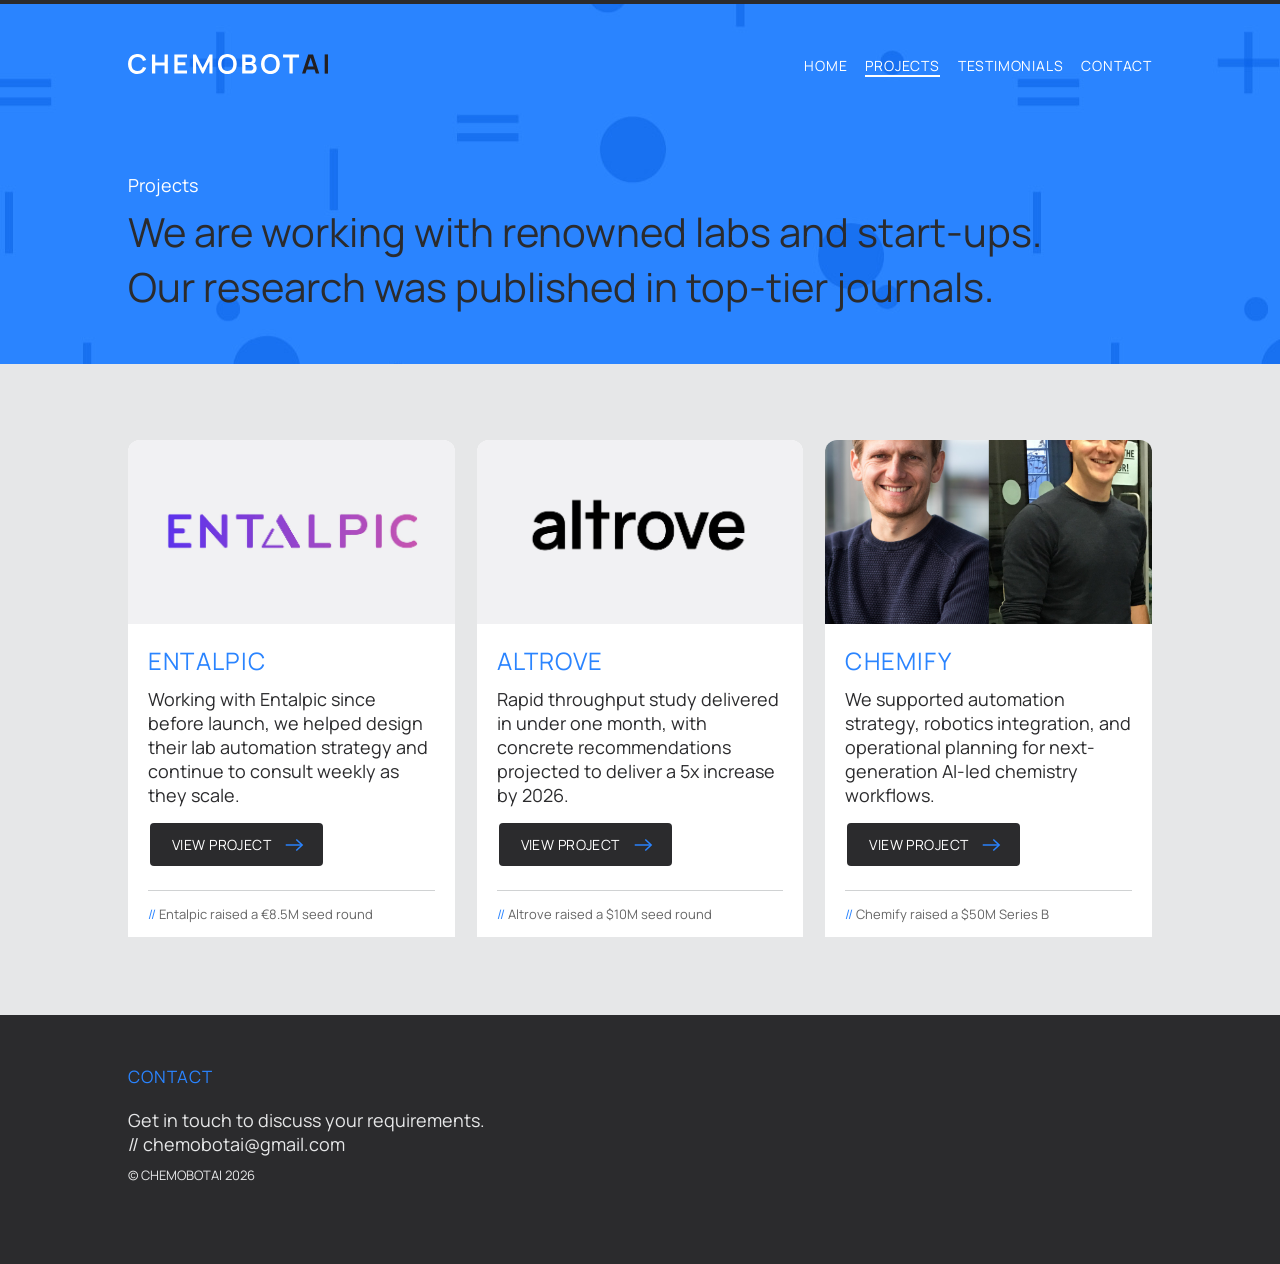
==== projects.html @ 47a108b9 "Redesign testimonials page to match grizai.com layout - Quote marks no longer overlap content, posit" ====
<!DOCTYPE html> 
<html lang="en"> 
    <head> 
        <meta charset="UTF-8" /> 
        <meta name="viewport" content="width=device-width, initial-scale=1.0" />
        <title>ChemoBotAI | Projects</title> 
        <link rel="stylesheet" href="chemobotAI-style.css" /> 
         <link rel="stylesheet" href="mobile-style.css" /> 

        <link rel="preconnect" href="https://fonts.googleapis.com">
        <link rel="preconnect" href="https://fonts.gstatic.com" crossorigin>
        
        <link href="https://fonts.googleapis.com/css2?family=Manrope:ital,wght@0,400;0,500;1,400;1,500&display=swap" rel="stylesheet">

    </head> 
    
<body> 
    
<section class="blue-pattern">  
     <div class="wrapper">
         
        <div id="site-header"></div>
        

        <div class="hero">
            <h1>
                <span>Projects</span>
                <br /> We are working with renowned labs and start-ups. Our research was published in top-tier journals.
            </h1>
        </div>

    </div> <!-- end wrapper -->
    </section> <!--end section--> 


<section class="grey section-segment">  
     <div class="wrapper">
         <div class="project-preview-grid">
            <article class="project-preview">
                <a class="project-preview-link" href="projects/entalpic.html">
                    <div class="project-preview-image">
                        <img src="images/project-entalpic.jpg" alt="Entalpic project"/>
                    </div>
                    <div class="project-preview-body">
                        <h2>Entalpic</h2>
                        <p>Working with Entalpic since before launch, we helped design their lab automation strategy and continue to consult weekly as they scale.</p>
                        <span class="btn project-view-btn">View project</span>
                    </div>
                    <div class="project-preview-detail"><span class="highlight">//</span> Entalpic raised a &euro;8.5M seed round</div>
                </a>
            </article>

            <article class="project-preview">
                <a class="project-preview-link" href="projects/altrove.html">
                    <div class="project-preview-image">
                        <img src="images/project-altrove.jpg" alt="Altrove project"/>
                    </div>
                    <div class="project-preview-body">
                        <h2>Altrove</h2>
                        <p>Rapid throughput study delivered in under one month, with concrete recommendations projected to deliver a 5x increase by 2026.</p>
                        <span class="btn project-view-btn">View project</span>
                    </div>
                    <div class="project-preview-detail"><span class="highlight">//</span> Altrove raised a $10M seed round</div>
                </a>
            </article>

            <article class="project-preview">
                <a class="project-preview-link" href="projects/chemify.html">
                    <div class="project-preview-image">
                        <img src="images/jonathan-daniel.jpg" alt="Chemify project"/>
                    </div>
                    <div class="project-preview-body">
                        <h2>Chemify</h2>
                        <p>We supported automation strategy, robotics integration, and operational planning for next-generation AI-led chemistry workflows.</p>
                        <span class="btn project-view-btn">View project</span>
                    </div>
                    <div class="project-preview-detail"><span class="highlight">//</span> Chemify raised a $50M Series B</div>
                </a>
            </article>
         </div>

    </div> <!-- end wrapper -->
</section> <!--end section--> 


<div id="site-footer"></div>

        
<script src="components.js"></script>
<script>
  document.getElementById('site-header').innerHTML = renderHeader('projects', '');
  document.getElementById('site-footer').innerHTML = renderFooter();
  initBackToTop();
</script>

    </body> 
</html>
---- chemobotAI-style.css ----
* {
  margin: 0;
  padding: 0;
  box-sizing: border-box;
}

html {
  scroll-behavior: smooth;
}

.clearfix::after {
  content: "";
  clear: both;
  display: table;
}

body {
  font-family: "Manrope", sans-serif;
  font-optical-sizing: auto;
  font-weight: 400;
    font-size:18px;
  font-style: normal;
  color: #2b2b2d;
  background: #fff;
border-top:4px solid #2b2b2d;
}

h1, h2, h3, h4 {
  font-weight: 400;
}

.highlight{color:#2a84ff;}

h3, h2{text-transform:uppercase;
    letter-spacing: 0.05em;
    font-size:17px;}

h3{text-align: center;}
p{margin-bottom: 20px;}

a {
  text-decoration: none;
}

.btn,
button {
    border: none;
    background: url('images/right-arrow.svg') right 16px center no-repeat #2b2b2d;
    background-size: 25px 12px;
    color: #fff;
    padding: 12px 52px 12px 22px;
    text-align: center;
    text-decoration: none;
    display: inline-block;
    font-size: 14px;
    text-transform: uppercase;
    letter-spacing: 0.03em;
    margin: 4px 2px;
    cursor: pointer;
    border-radius: 4px;
}

a.btn{color:#fff;}

.btn:hover,
button:hover{background-color: #555;}



.blue-pattern{background:url('images/bg-pattern.jpg') #2a84ff right;}
.white{background: #fff;}
.grey{background: #e6e7e8;}
.blue{background: #2a84ff;}
.black{background: #2b2b2d;}

section{width:100%;}
.wrapper{width:80%;margin:0 auto;padding:50px 0;}

/* ----------------------------------------*/

a.contact {
    margin-left: 0;}
.logo {width:200px;}

/* ----------------------------------------*/

.hero{display: flex; flex-wrap: wrap;}
.hero h1{
    align-self: center; 
    width:40%; 
    margin-right: 10%; 
    font-size:40px;}
.hero h1:only-child{width:100%;}
.hero h1 span{font-size:18px; color:#fff;}
.hero-image{width:50%;}
.hero img{
    z-index: 1000; 
    width:100%;
    height: auto; 
    margin-bottom: -100px;}

/* ----------------------------------------*/

.intro{margin-top: 50px;}
.intro p{text-align: left; 
    font-size: 2.2rem;
    line-height: 3.3rem;}
.intro a{color: inherit;border-bottom:2px solid #2b2b2d;}
.intro {text-align: center;}
.intro button{margin-top: 30px;}

/* ----------------------------------------*/

.credential-icons{ 
    display: flex;
    text-align: center;
    justify-content:center;
    flex-wrap: wrap;}

.credential-icons li{
    color: #fff; 
    display: flex;  
    flex-direction: column; 
    list-style: none;
    width:18%; 
    margin: 0 3%;}

.credential-icons li img{margin-bottom: 20px;}


/* ----------------------------------------*/

.clients{ 
    margin-top:30px;
    display: flex;
    text-align: center;justify-content: center;align-items: center;}

.clients li{list-style: none;max-width:250px; width:25%;}
.clients li img{width:80%; margin: auto;}

/* ----------------------------------------*/

.wrapper.wrapper-split {
    background: linear-gradient(#e6e7e8, #e6e7e8) no-repeat center/2px 100%;}

.bio {width:40%;float:left;text-align: center;}
.bio-right {float:right;}

.bio img
    { clip-path: circle();
    width:80%;}

.bio p, .credential li{text-align: left;}

.bio h2 {color:#2a84ff;margin: 20px 0; }
.credential li{list-style: none;margin-bottom:10px;}


/* ----------------------------------------*/

.project{
    background: #fff;
    width:100%;
    padding:30px;
    box-sizing:border-box;
    margin-top: 30px;}

.project h2{
    font-size:20px;
    color:#2a84ff;
    text-align:left;
    margin-bottom: 20px;}

.project img{float:left;width:50%;}

.project .project-text{
    float:right;
    width:50%;
    padding-left:30px;
    box-sizing: border-box;}

.project-detail{
    border-top:1px solid #d0d2d3; 
    border-bottom:1px solid #d0d2d3;
    padding:10px 0;margin:30px 0;}

.project-preview-grid {
    margin: 26px 0 28px;
    display: grid;
    grid-template-columns: repeat(3, minmax(0, 1fr));
    gap: 22px;
}

.project-preview {
    background: #fff;
    box-sizing: border-box;
    border-radius: 12px 12px 0 0;
    overflow: hidden;
}

.project-preview-link {
    display: block;
    color: inherit;
    text-decoration: none;
}

.project-preview-image {
    width: 100%;
    aspect-ratio: 16 / 9;
    overflow: hidden;
    display: block;
}

.project-preview-image img {
    width: 100%;
    height: 100%;
    display: block;
    object-fit: cover;
}

.project-preview-body {
    padding: 20px;
}

.project-preview-body h2 {
    margin: 0 0 10px;
    color: #2a84ff;
    font-size: 24px;
}

.project-preview-body p {
    margin: 0;
}

.project-preview-detail {
    margin: 0 20px;
    border-top: 1px solid #d0d2d3;
    padding: 14px 0;
    font-size: 13px;
    color: #666;
}

.project-preview-detail .highlight {
    color: #2a84ff;
}

.project-view-btn {
    margin-top: 16px;
}

.selected-project-intro {
    max-width: 780px;
}

.project-browse-btn,
.btn-centered {
    display: table;
    margin-left: auto;
    margin-right: auto;
    margin-top: 40px;
}


.btn-light {
    background-color: transparent;
    background-image: none;
    border: 1px solid #fff;
    padding: 12px 22px;
}

.btn-light:hover {
    background-color:#fff;
    color:#2a84ff;
}

header {
    margin-bottom: 70px;
    display: flex;
    flex-wrap: wrap;
    align-items: center;
    gap: 12px;
}

.brand {
    margin-right: auto;
}

/* ----------------------------------------*/

.quote{width:80%;margin: auto;font-size:30px;}

.quote span{
    margin-top:20px;
    color:#fff; 
    text-transform: uppercase; 
    letter-spacing:0.1em; 
    display: block;
    font-size:16px;}

.blue-pattern .quote {
    color: #2b2b2d;
}

.blue-pattern .quote span {
    color: #fff;
}

/* ----------------------------------------*/

.testimonial-list {
    width: 100%;
}

.testimonial {
    padding: 50px 0;
    overflow: hidden;
}

.testimonial:nth-child(2n) {
    background: #e6e7e8;
}

.wrapper-testimonial {
    width: 80%;
    margin: 0 auto;
    position: relative;
    padding-right: 100px;
}

.testimonial:nth-child(2n) .wrapper-testimonial {
    padding-left: 100px;
    padding-right: 0;
}

.testimonial-type {
    color: #2a84ff;
    text-transform: uppercase;
    letter-spacing: 0.05em;
    font-size: 14px;
    margin-bottom: 20px;
}

.testimonial-content {
    display: flex;
    align-items: flex-start;
    gap: 30px;
}

.testimonial:nth-child(2n) .testimonial-content {
    flex-direction: row;
}

.wrapper-testimonial::before {
    content: "\201D";
    font-family: Georgia, serif;
    font-size: 160px;
    font-weight: bold;
    line-height: 1;
    color: #e6e7e8;
    position: absolute;
    right: -10px;
    top: 20px;
}

.testimonial:nth-child(2n) .wrapper-testimonial::before {
    content: "\201C";
    color: #ffffff;
    right: auto;
    left: -10px;
}

.testimonial-photo {
    width: 120px;
    height: 120px;
    border-radius: 4px 4px 20px 20px;
    object-fit: cover;
    flex-shrink: 0;
}

.testimonial-text {
    font-size: 1.1rem;
    line-height: 1.8;
    margin-bottom: 20px;
}

.author-name {
    color: #2a84ff;
    text-transform: uppercase;
    letter-spacing: 0.05em;
    font-size: 14px;
}

.author-role {
    font-weight: 500;
    text-transform: uppercase;
    letter-spacing: 0.05em;
    font-size: 13px;
    margin-top: 4px;
}

/* ----------------------------------------*/

.footer {padding-bottom:80px;}
.footer h3{text-align: left;color:#2a84ff;margin-bottom: 20px;}
.footer p{color:#e6e7e8;margin-bottom: 0;}
.footer a{color:#e6e7e8;text-decoration: none;}
.footer a:hover{color: #2a84ff;}
.copyright{font-size:13px;margin-top:10px;}


#backToTop {
    position: fixed;
    background-image: none;
    bottom: 20px;
    right: 30px;
    z-index: 999;
    background-color: #333;
    color: #2a84ff;
    border: none;
    width:50px;
    height:50px;
    padding: 0;
    text-align: center;
    font-size: 1.5rem;
    cursor: pointer;
    opacity: 0;
    pointer-events: none;
    border-radius: 50%;
    transition: opacity 0.5s ease;}

#backToTop.show {
  opacity: 0.8;
  pointer-events: auto;}

#backToTop:hover {
  background-color: #555;}

.main-nav {
    display: flex;
    flex-wrap: wrap;
    gap: 18px;
}

.main-nav a {
    color: #2b2b2d;
    text-transform: uppercase;
    letter-spacing: 0.05rem;
    font-size: 14px;
    border-bottom: 2px solid transparent;
}

.main-nav a:hover,
.main-nav a.active{
    border-bottom-color: #2b2b2d;
}

.blue-pattern .main-nav a{
    color: #fff;
    border-bottom-color: transparent;
}

.blue-pattern .main-nav a:hover,
.blue-pattern .main-nav a.active{
    border-bottom-color: #fff;
}
---- mobile-style.css ----
@media (max-width: 960px) {

    .wrapper{width:90%;}
    .credential-icons{ 
    text-align: center;}
    
    .credential-icons li{width:20%; margin:0 2%}
   
    .intro p{font-size:30px;line-height:140%;}
    .intro{text-align: left;}
    .intro button{margin-top: 20px;}

    .project-preview-grid {
        grid-template-columns: repeat(2, minmax(0, 1fr));
    }
}
/* ----------------------------------------*/

@media (max-width: 760px) {
    
    .credential-icons li{
    width:100%; 
    flex-direction: row;
    text-align: left;align-items: center;margin-bottom: 20px;}
    
    .credential-icons li img {width:100px; height:100px;margin-right: 20px;}
    
    .bio{width:80%;margin: 0 10%;}
    .bio-img{width:70%;}
    .bio-right{border-top:1px solid #e6e7e8;margin-top:40px;padding-top:40px;}
    .wrapper.wrapper-split {background: none;}
    
    .hero h1{width:50%;font-size:24px;}
    .hero-image{width:40%;}
    .clients li{width:28%;}
    .clients li img{width:100%;}
    .clients{justify-content: space-between;}

    .main-nav {
        width: 100%;
        justify-content: flex-start;
        gap: 14px;
    }

    .project img{width:100%;margin-bottom:30px;}
    .project .project-text{width:100%;padding-left:0px;}

    .project-preview-grid {
        grid-template-columns: 1fr;
    }

    .project-preview-link {
        display: block;
    }

    .project-preview-image {
        width: 100%;
    }

    .project-preview-body {
        width: 100%;
        padding: 20px;
    }

}

/* ----------------------------------------*/

@media (max-width: 620px) {

    .quote{width:90%; font-size:30px;}

    .wrapper-testimonial {
        width: 90%;
        padding-right: 60px;
    }

    .testimonial:nth-child(2n) .wrapper-testimonial {
        padding-left: 60px;
        padding-right: 0;
    }

    .testimonial-content {
        flex-direction: column;
    }

    .testimonial:nth-child(2n) .testimonial-content {
        flex-direction: column;
    }

    .testimonial:nth-child(2n) .wrapper-testimonial {
        padding-left: 60px;
        padding-right: 0;
    }

    .wrapper-testimonial::before {
        font-size: 100px;
        right: -10px;
        left: auto;
        top: 10px;
    }

    .testimonial:nth-child(2n) .wrapper-testimonial::before {
        left: -10px;
        right: auto;
    }

    .testimonial-photo {
        width: 80px;
        height: 80px;
    }

    .bio{width:100%;margin: 0;}

    .hero h1{width:100%;font-size:34px;}
    .hero-image{width:100%;margin-top:40px;}

}

/* ----------------------------------------*/

@media (max-width: 520px) {
 

    .logo {width:100%;margin-top:30px;}
    header{margin-bottom: 80px;}
    .credential-icons li{align-items:flex-start;}
}
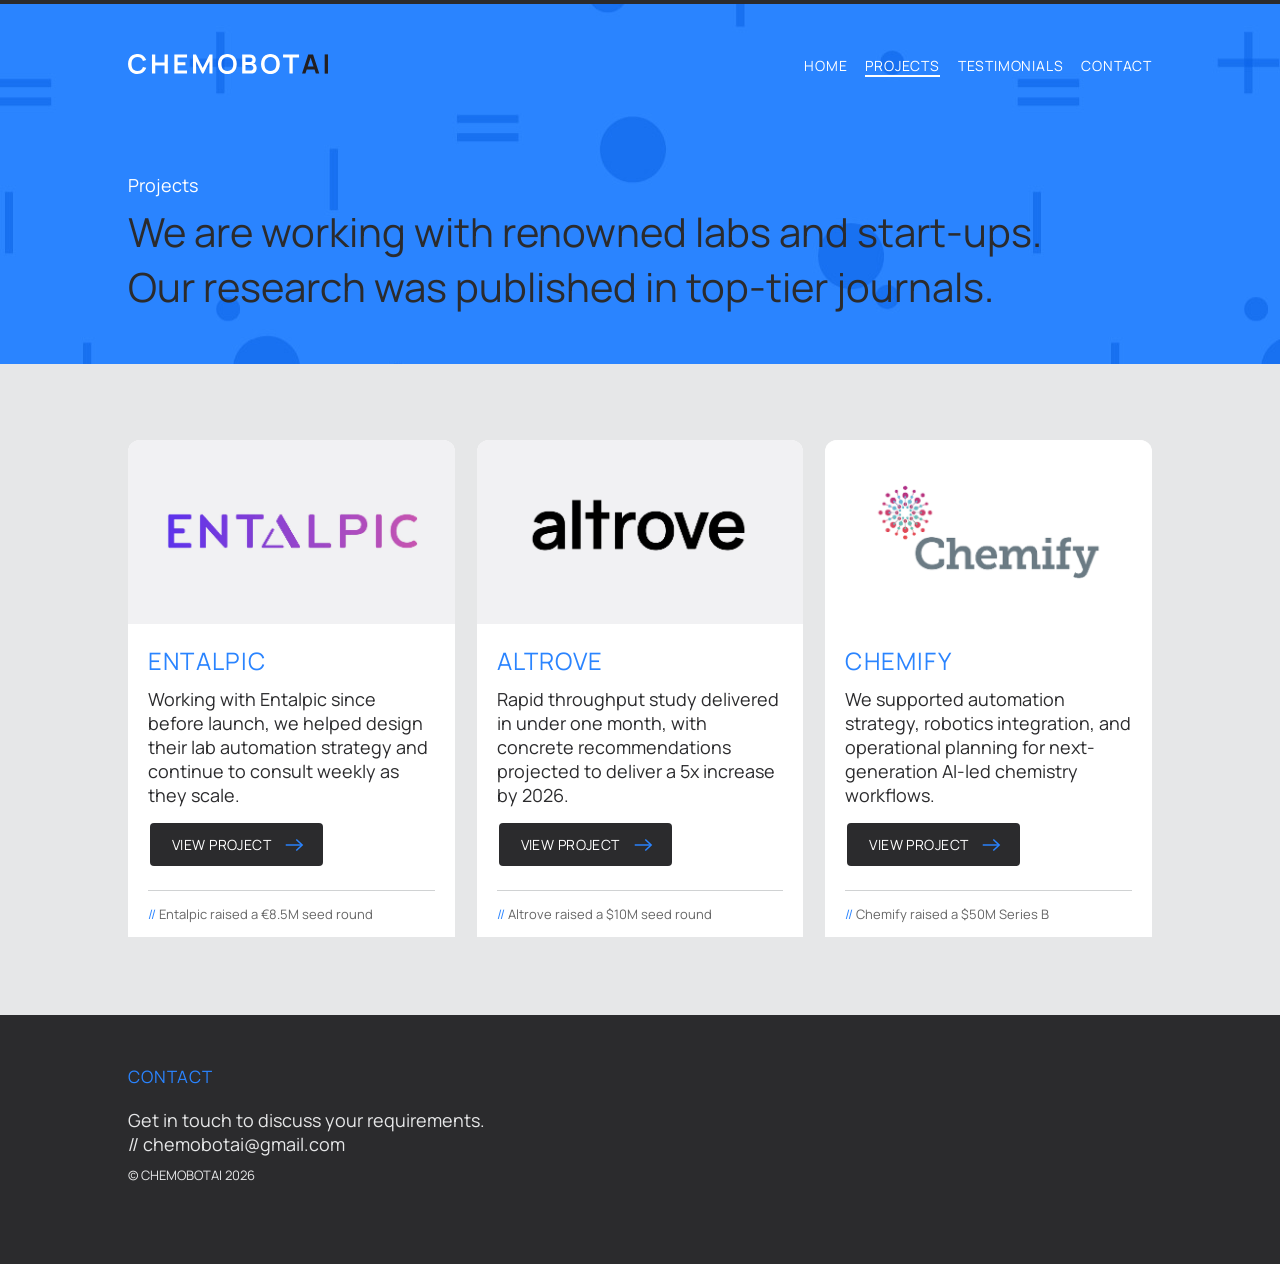
==== commit de1ba396: "update website" ====
--- a/projects.html
+++ b/projects.html
@@ -39,7 +39,7 @@
             <article class="project-preview">
                 <a class="project-preview-link" href="projects/entalpic.html">
                     <div class="project-preview-image">
-                        <img src="images/project-entalpic.jpg" alt="Entalpic project"/>
+                        <img src="images/projects/entalpic.jpg" alt="Entalpic project"/>
                     </div>
                     <div class="project-preview-body">
                         <h2>Entalpic</h2>
@@ -53,7 +53,7 @@
             <article class="project-preview">
                 <a class="project-preview-link" href="projects/altrove.html">
                     <div class="project-preview-image">
-                        <img src="images/project-altrove.jpg" alt="Altrove project"/>
+                        <img src="images/projects/altrove.jpg" alt="Altrove project"/>
                     </div>
                     <div class="project-preview-body">
                         <h2>Altrove</h2>
@@ -67,7 +67,7 @@
             <article class="project-preview">
                 <a class="project-preview-link" href="projects/chemify.html">
                     <div class="project-preview-image">
-                        <img src="images/jonathan-daniel.jpg" alt="Chemify project"/>
+                        <img src="images/projects/chemify.png" alt="Chemify logo"/>
                     </div>
                     <div class="project-preview-body">
                         <h2>Chemify</h2>
--- a/chemobotAI-style.css
+++ b/chemobotAI-style.css
@@ -45,7 +45,7 @@
 .btn,
 button {
     border: none;
-    background: url('images/right-arrow.svg') right 16px center no-repeat #2b2b2d;
+    background: url('images/icons/right-arrow.svg') right 16px center no-repeat #2b2b2d;
     background-size: 25px 12px;
     color: #fff;
     padding: 12px 52px 12px 22px;
@@ -67,7 +67,7 @@
 
 
 
-.blue-pattern{background:url('images/bg-pattern.jpg') #2a84ff right;}
+.blue-pattern{background:url('images/backgrounds/blue-pattern.jpg') #2a84ff right;}
 .white{background: #fff;}
 .grey{background: #e6e7e8;}
 .blue{background: #2a84ff;}
@@ -320,6 +320,10 @@
     background: #e6e7e8;
 }
 
+.testimonial-hidden {
+    display: none !important;
+}
+
 .wrapper-testimonial {
     width: 80%;
     margin: 0 auto;
@@ -396,6 +400,19 @@
     letter-spacing: 0.05em;
     font-size: 13px;
     margin-top: 4px;
+}
+
+.testimonial-more {
+    width: 100%;
+    padding: 50px 0;
+    text-align: center;
+}
+
+#showMoreTestimonials {
+    background-image: none;
+    display: block;
+    width: fit-content;
+    margin: 0 auto;
 }
 
 /* ----------------------------------------*/
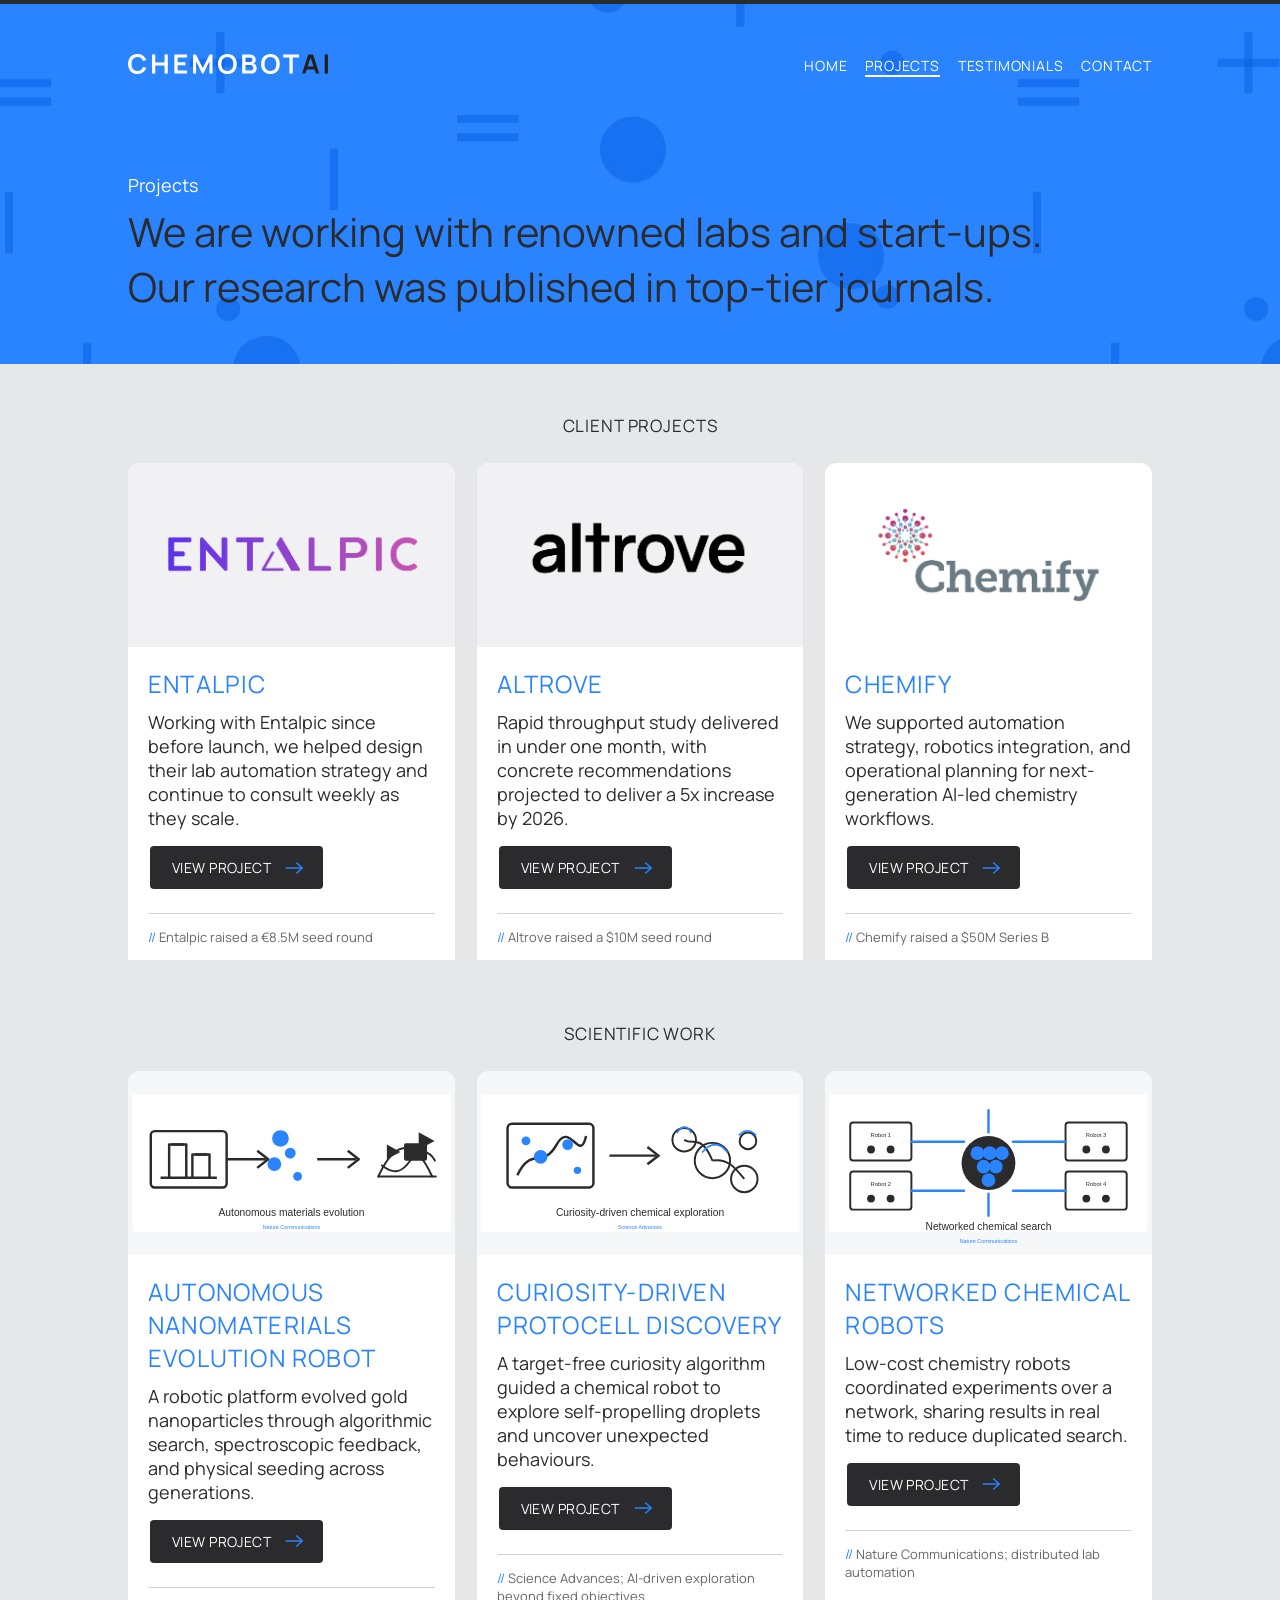
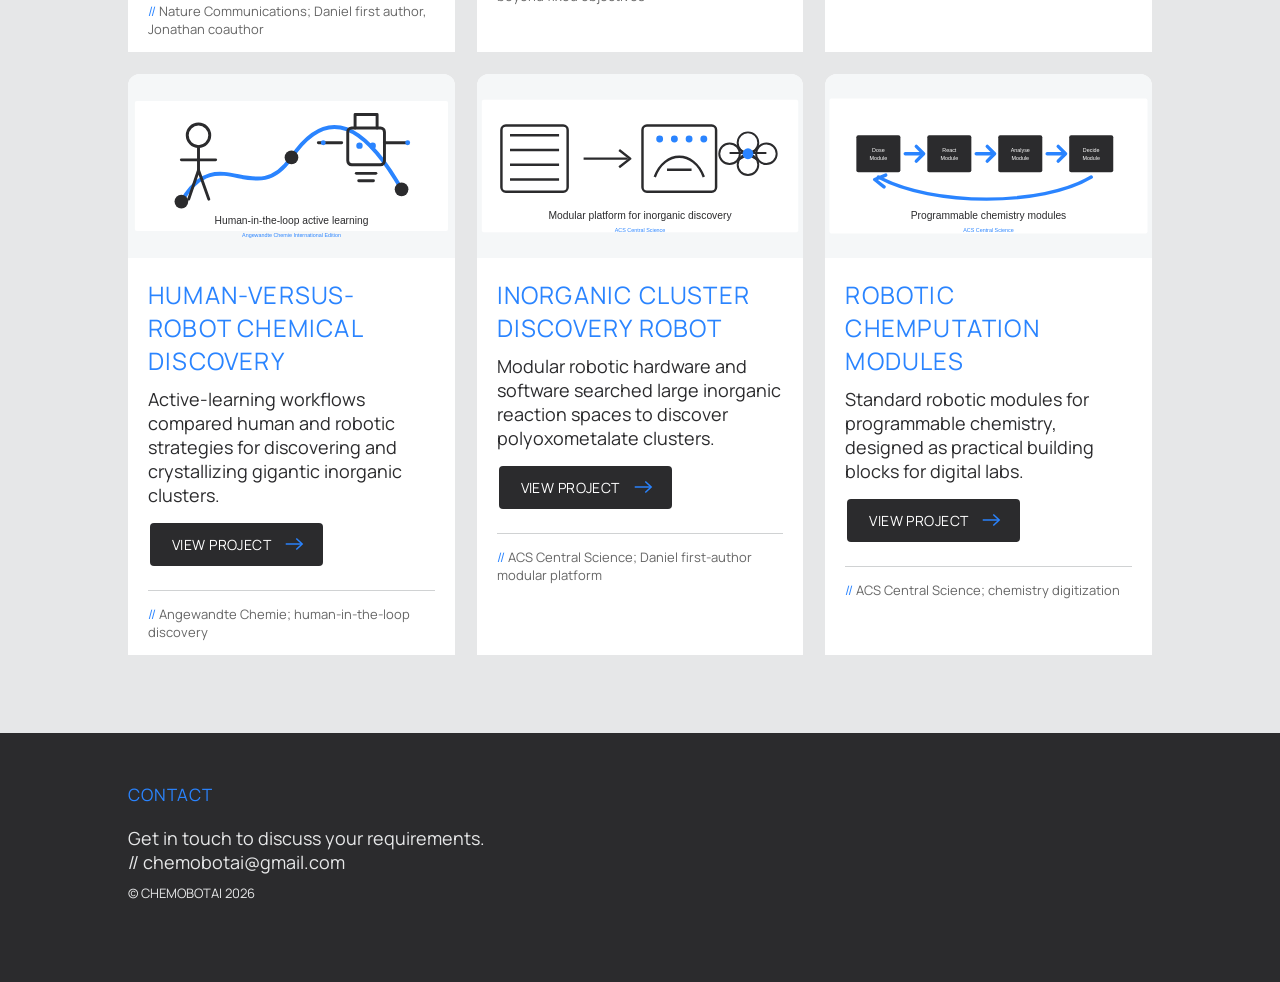
==== commit 89c37a76: "update website" ====
--- a/projects.html
+++ b/projects.html
@@ -34,8 +34,9 @@
 
 
 <section class="grey section-segment">  
-     <div class="wrapper">
-         <div class="project-preview-grid">
+	     <div class="wrapper">
+         <h3>Client Projects</h3>
+	         <div class="project-preview-grid">
             <article class="project-preview">
                 <a class="project-preview-link" href="projects/entalpic.html">
                     <div class="project-preview-image">
@@ -77,9 +78,98 @@
                     <div class="project-preview-detail"><span class="highlight">//</span> Chemify raised a $50M Series B</div>
                 </a>
             </article>
+	         </div>
+
+         <div class="project-section-spacer"></div>
+
+         <h3>Scientific Work</h3>
+         <div class="project-preview-grid">
+            <article class="project-preview">
+                <a class="project-preview-link" href="projects/science-nanomaterials-evolution.html">
+                    <div class="project-preview-image">
+                        <img src="images/projects/science-nanomaterials-evolution.svg" alt="Autonomous nanomaterials evolution robot visual"/>
+                    </div>
+                    <div class="project-preview-body">
+                        <h2>Autonomous Nanomaterials Evolution Robot</h2>
+                        <p>A robotic platform evolved gold nanoparticles through algorithmic search, spectroscopic feedback, and physical seeding across generations.</p>
+                        <span class="btn project-view-btn">View project</span>
+                    </div>
+                    <div class="project-preview-detail"><span class="highlight">//</span> Nature Communications; Daniel first author, Jonathan coauthor</div>
+                </a>
+            </article>
+
+            <article class="project-preview">
+                <a class="project-preview-link" href="projects/science-curious-protocells.html">
+                    <div class="project-preview-image">
+                        <img src="images/projects/science-curious-protocells.svg" alt="Curiosity-driven protocell discovery visual"/>
+                    </div>
+                    <div class="project-preview-body">
+                        <h2>Curiosity-Driven Protocell Discovery</h2>
+                        <p>A target-free curiosity algorithm guided a chemical robot to explore self-propelling droplets and uncover unexpected behaviours.</p>
+                        <span class="btn project-view-btn">View project</span>
+                    </div>
+                    <div class="project-preview-detail"><span class="highlight">//</span> Science Advances; AI-driven exploration beyond fixed objectives</div>
+                </a>
+            </article>
+
+            <article class="project-preview">
+                <a class="project-preview-link" href="projects/science-networked-chemical-robots.html">
+                    <div class="project-preview-image">
+                        <img src="images/projects/science-networked-robots.svg" alt="Networked chemical robots visual"/>
+                    </div>
+                    <div class="project-preview-body">
+                        <h2>Networked Chemical Robots</h2>
+                        <p>Low-cost chemistry robots coordinated experiments over a network, sharing results in real time to reduce duplicated search.</p>
+                        <span class="btn project-view-btn">View project</span>
+                    </div>
+                    <div class="project-preview-detail"><span class="highlight">//</span> Nature Communications; distributed lab automation</div>
+                </a>
+            </article>
+
+            <article class="project-preview">
+                <a class="project-preview-link" href="projects/science-human-robot-discovery.html">
+                    <div class="project-preview-image">
+                        <img src="images/projects/science-human-robot-discovery.svg" alt="Human-versus-robot chemical discovery visual"/>
+                    </div>
+                    <div class="project-preview-body">
+                        <h2>Human-Versus-Robot Chemical Discovery</h2>
+                        <p>Active-learning workflows compared human and robotic strategies for discovering and crystallizing gigantic inorganic clusters.</p>
+                        <span class="btn project-view-btn">View project</span>
+                    </div>
+                    <div class="project-preview-detail"><span class="highlight">//</span> Angewandte Chemie; human-in-the-loop discovery</div>
+                </a>
+            </article>
+
+            <article class="project-preview">
+                <a class="project-preview-link" href="projects/science-inorganic-cluster-robot.html">
+                    <div class="project-preview-image">
+                        <img src="images/projects/science-inorganic-cluster-robot.svg" alt="Inorganic cluster discovery robot visual"/>
+                    </div>
+                    <div class="project-preview-body">
+                        <h2>Inorganic Cluster Discovery Robot</h2>
+                        <p>Modular robotic hardware and software searched large inorganic reaction spaces to discover polyoxometalate clusters.</p>
+                        <span class="btn project-view-btn">View project</span>
+                    </div>
+                    <div class="project-preview-detail"><span class="highlight">//</span> ACS Central Science; Daniel first-author modular platform</div>
+                </a>
+            </article>
+
+            <article class="project-preview">
+                <a class="project-preview-link" href="projects/science-robotic-chemputation-modules.html">
+                    <div class="project-preview-image">
+                        <img src="images/projects/science-chemputation-modules.svg" alt="Robotic chemputation modules visual"/>
+                    </div>
+                    <div class="project-preview-body">
+                        <h2>Robotic Chemputation Modules</h2>
+                        <p>Standard robotic modules for programmable chemistry, designed as practical building blocks for digital labs.</p>
+                        <span class="btn project-view-btn">View project</span>
+                    </div>
+                    <div class="project-preview-detail"><span class="highlight">//</span> ACS Central Science; chemistry digitization</div>
+                </a>
+            </article>
          </div>
 
-    </div> <!-- end wrapper -->
+	    </div> <!-- end wrapper -->
 </section> <!--end section--> 
 
 
--- a/chemobotAI-style.css
+++ b/chemobotAI-style.css
@@ -184,6 +184,17 @@
     border-bottom:1px solid #d0d2d3;
     padding:10px 0;margin:30px 0;}
 
+.project-source {
+    color: #666;
+    font-size: 14px;
+    line-height: 1.6;
+}
+
+.project-source a {
+    color: #2a84ff;
+    border-bottom: 1px solid #2a84ff;
+}
+
 .project-preview-grid {
     margin: 26px 0 28px;
     display: grid;
@@ -242,6 +253,10 @@
 
 .project-preview-detail .highlight {
     color: #2a84ff;
+}
+
+.project-section-spacer {
+    height: 34px;
 }
 
 .project-view-btn {
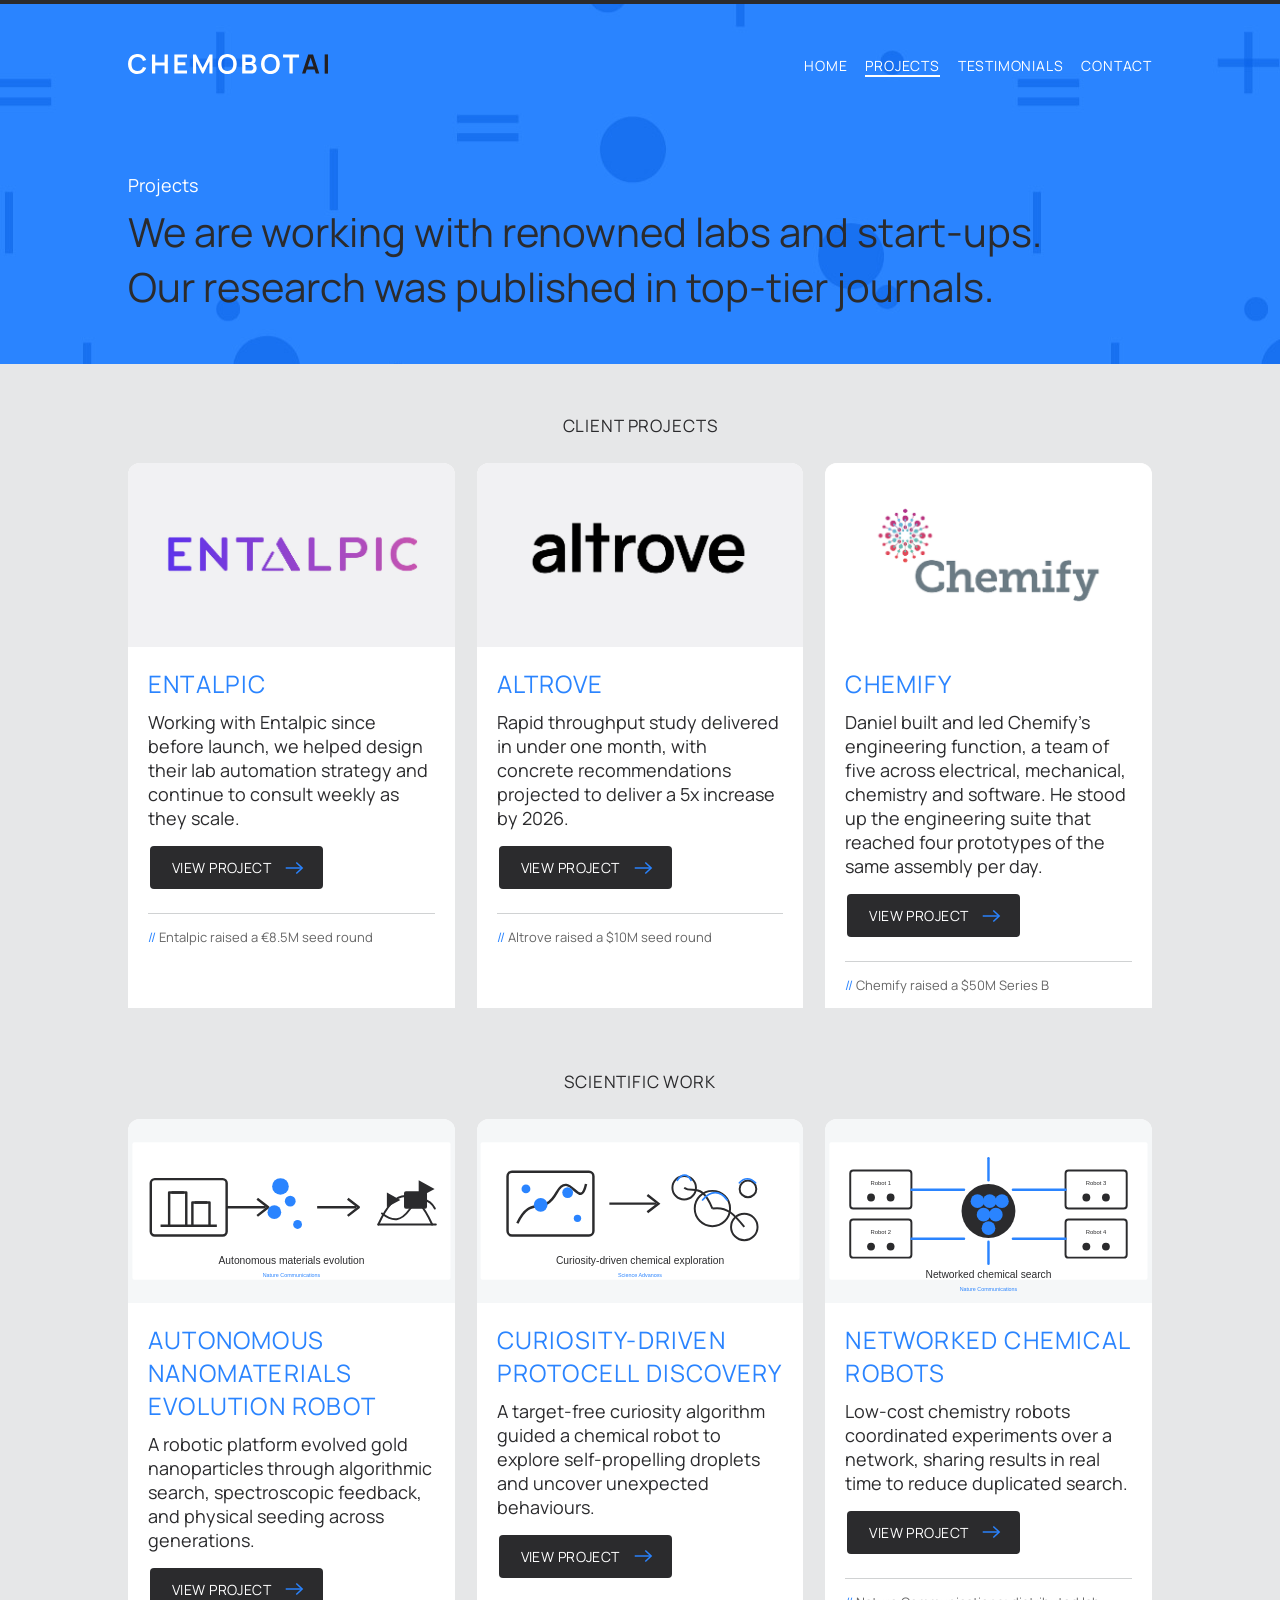
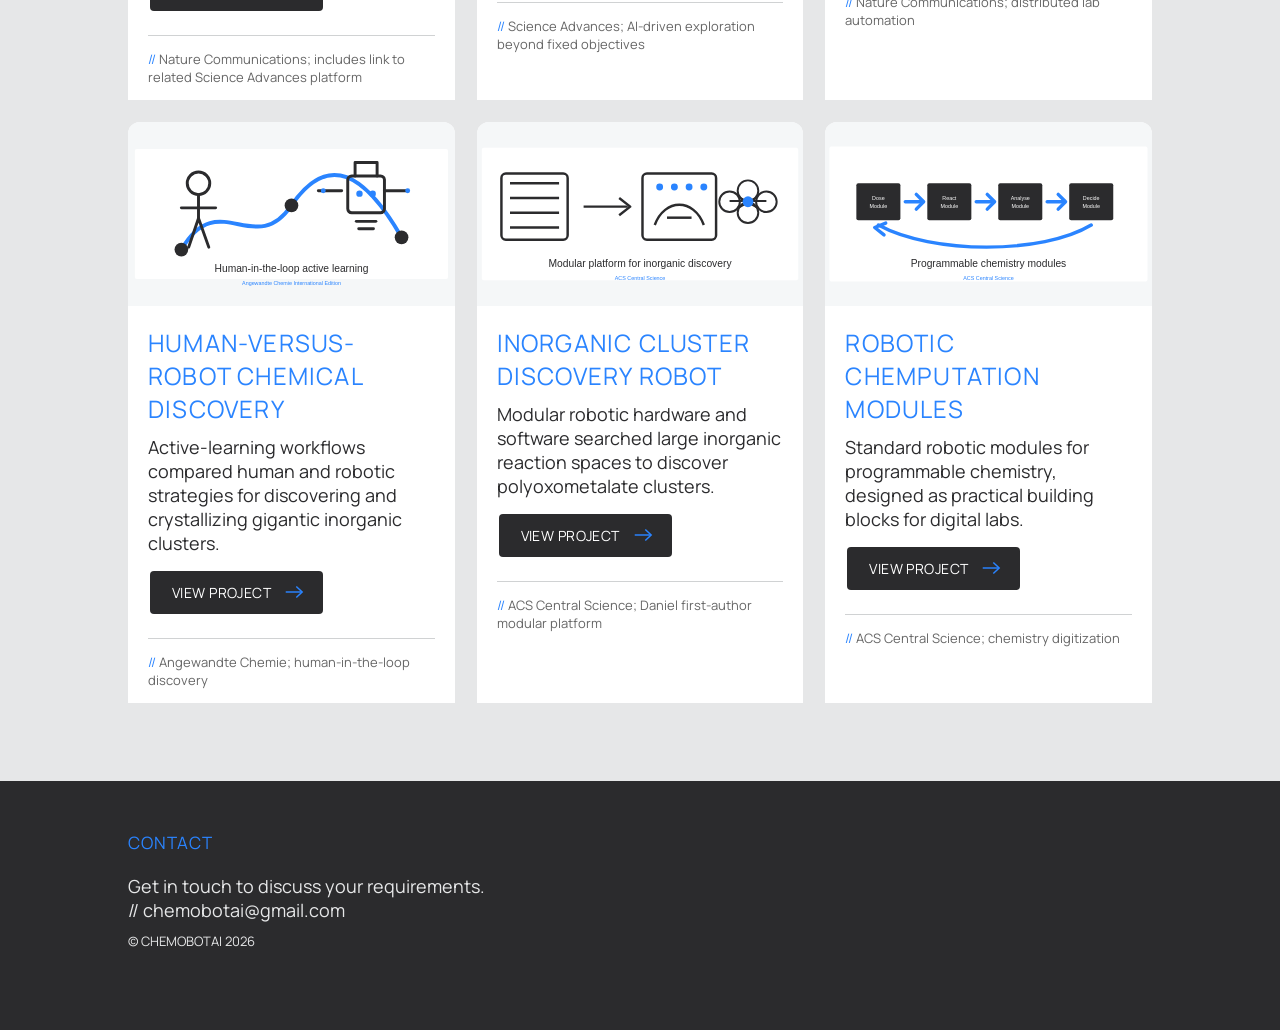
==== commit 2071912b: "Restructure homepage around Pre-Lab / In-Lab / In-House stages Lead with the value proposition inste" ====
--- a/projects.html
+++ b/projects.html
@@ -72,7 +72,7 @@
                     </div>
                     <div class="project-preview-body">
                         <h2>Chemify</h2>
-                        <p>We supported automation strategy, robotics integration, and operational planning for next-generation AI-led chemistry workflows.</p>
+                        <p>Daniel built and led Chemify's engineering function, a team of five across electrical, mechanical, chemistry and software. He stood up the engineering suite that reached four prototypes of the same assembly per day.</p>
                         <span class="btn project-view-btn">View project</span>
                     </div>
                     <div class="project-preview-detail"><span class="highlight">//</span> Chemify raised a $50M Series B</div>
@@ -94,7 +94,7 @@
                         <p>A robotic platform evolved gold nanoparticles through algorithmic search, spectroscopic feedback, and physical seeding across generations.</p>
                         <span class="btn project-view-btn">View project</span>
                     </div>
-                    <div class="project-preview-detail"><span class="highlight">//</span> Nature Communications; Daniel first author, Jonathan coauthor</div>
+                    <div class="project-preview-detail"><span class="highlight">//</span> Nature Communications; includes link to related Science Advances platform</div>
                 </a>
             </article>
 
--- a/chemobotAI-style.css
+++ b/chemobotAI-style.css
@@ -98,6 +98,65 @@
     width:100%;
     height: auto; 
     margin-bottom: -100px;}
+
+/* ----------------------------------------*/
+
+.hero-sub{display:block;margin-top:18px;line-height:1.5;}
+
+/* ----------------------------------------*/
+
+.stage-track{
+    margin:26px 0 28px;
+    display:grid;
+    grid-template-columns:repeat(3,minmax(0,1fr));
+    grid-template-rows:auto auto auto auto;
+    column-gap:22px;
+    row-gap:0;}
+
+/* subgrid keeps marker, name, description and card rows aligned across
+   all three columns regardless of how long each description runs */
+.stage{
+    list-style:none;
+    position:relative;
+    display:grid;
+    grid-row:span 4;
+    grid-template-rows:subgrid;}
+
+.stage-marker{
+    position:relative;
+    height:44px;
+    display:flex;
+    align-items:center;
+    margin-bottom:16px;}
+
+.stage-number{
+    position:relative;
+    z-index:1;
+    width:44px;
+    height:44px;
+    border-radius:50%;
+    background:#2a84ff;
+    color:#fff;
+    display:flex;
+    align-items:center;
+    justify-content:center;
+    font-size:15px;
+    letter-spacing:0.05em;}
+
+/* connector runs from each node across the grid gap to the next */
+.stage-marker::after{
+    content:"";
+    position:absolute;
+    left:44px;
+    right:-22px;
+    top:50%;
+    height:2px;
+    background:#d0d2d3;}
+
+.stage:last-child .stage-marker::after{display:none;}
+
+.stage-name{font-size:24px;color:#2a84ff;margin-bottom:14px;}
+.stage-desc{margin-bottom:24px;}
 
 /* ----------------------------------------*/
 
--- a/mobile-style.css
+++ b/mobile-style.css
@@ -13,6 +13,9 @@
     .project-preview-grid {
         grid-template-columns: repeat(2, minmax(0, 1fr));
     }
+
+    .stage-track {column-gap:16px;}
+    .stage-marker::after {right:-16px;}
 }
 /* ----------------------------------------*/
 
@@ -61,6 +64,11 @@
         width: 100%;
         padding: 20px;
     }
+
+    /* stacked: cross-column alignment is meaningless, so drop the subgrid */
+    .stage-track {grid-template-columns: 1fr; row-gap:34px;}
+    .stage {display:block; grid-row:auto;}
+    .stage-marker::after {display:none;}
 
 }
 
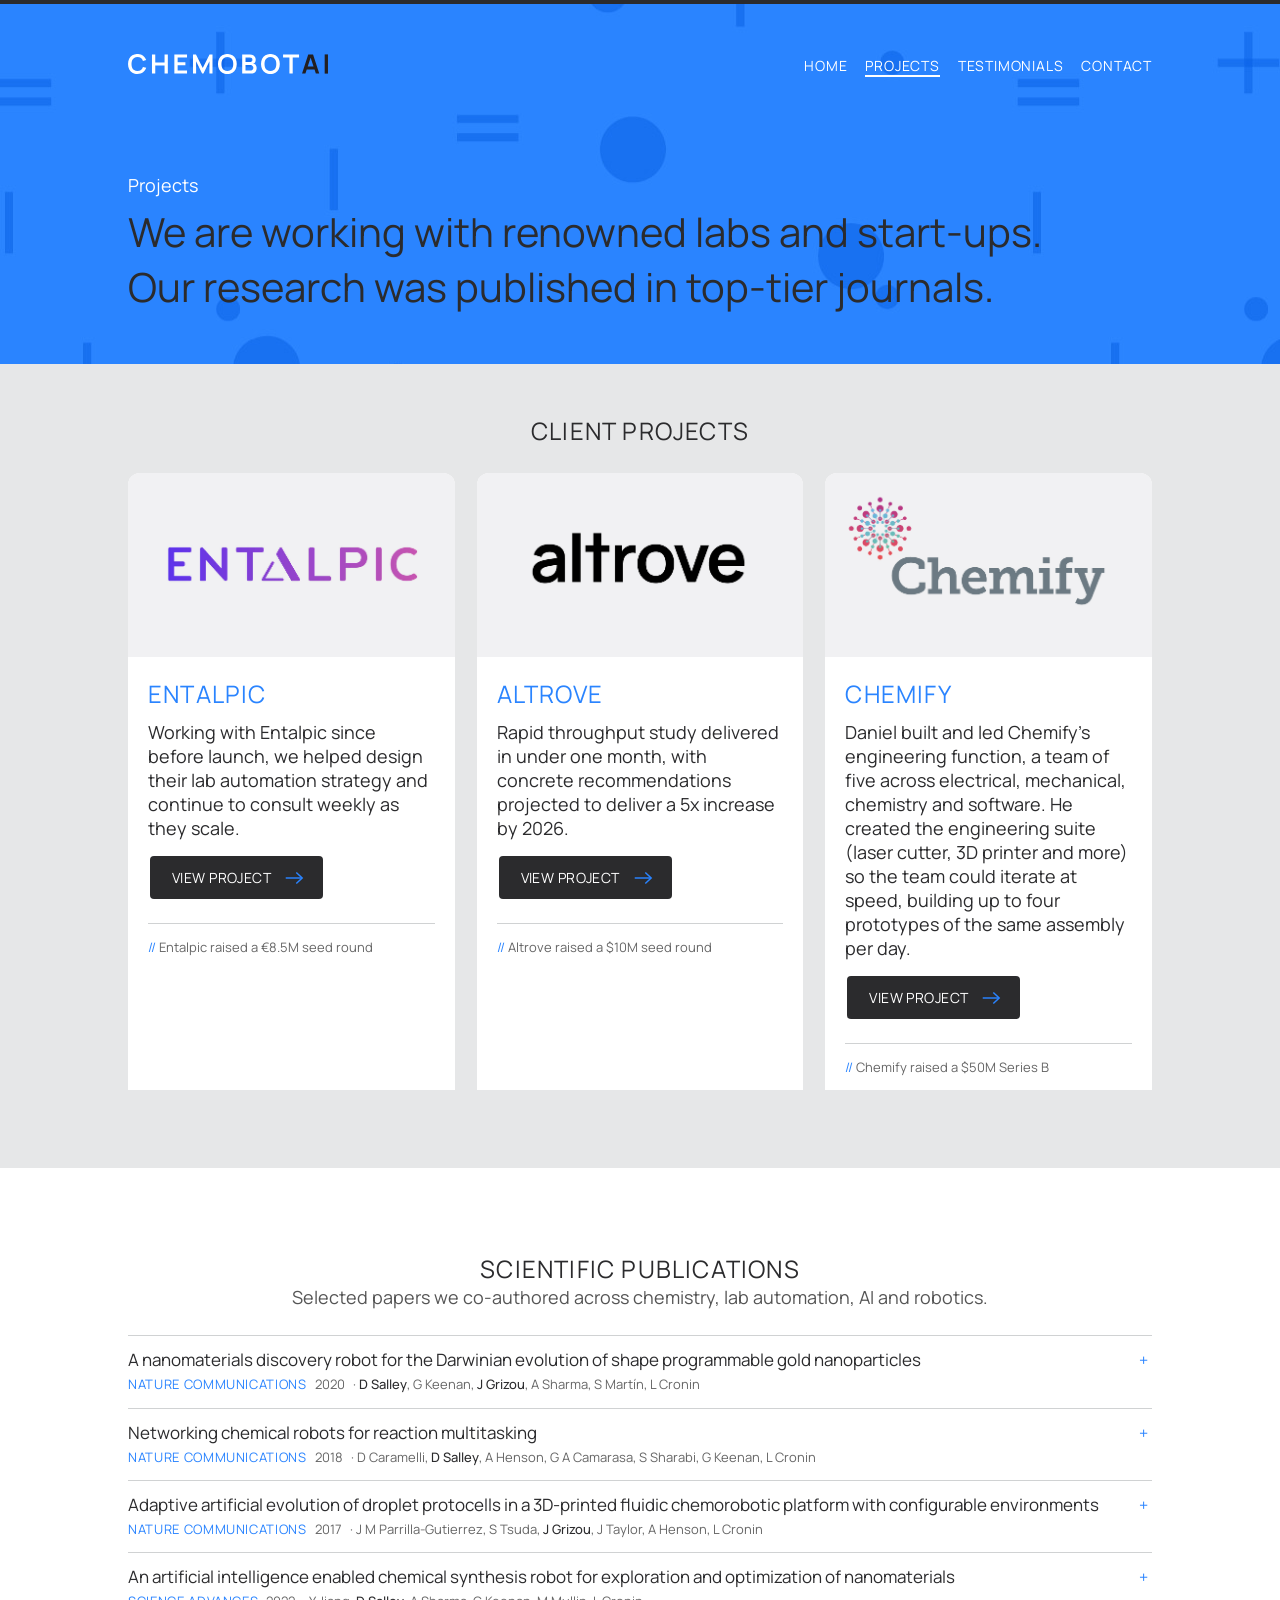
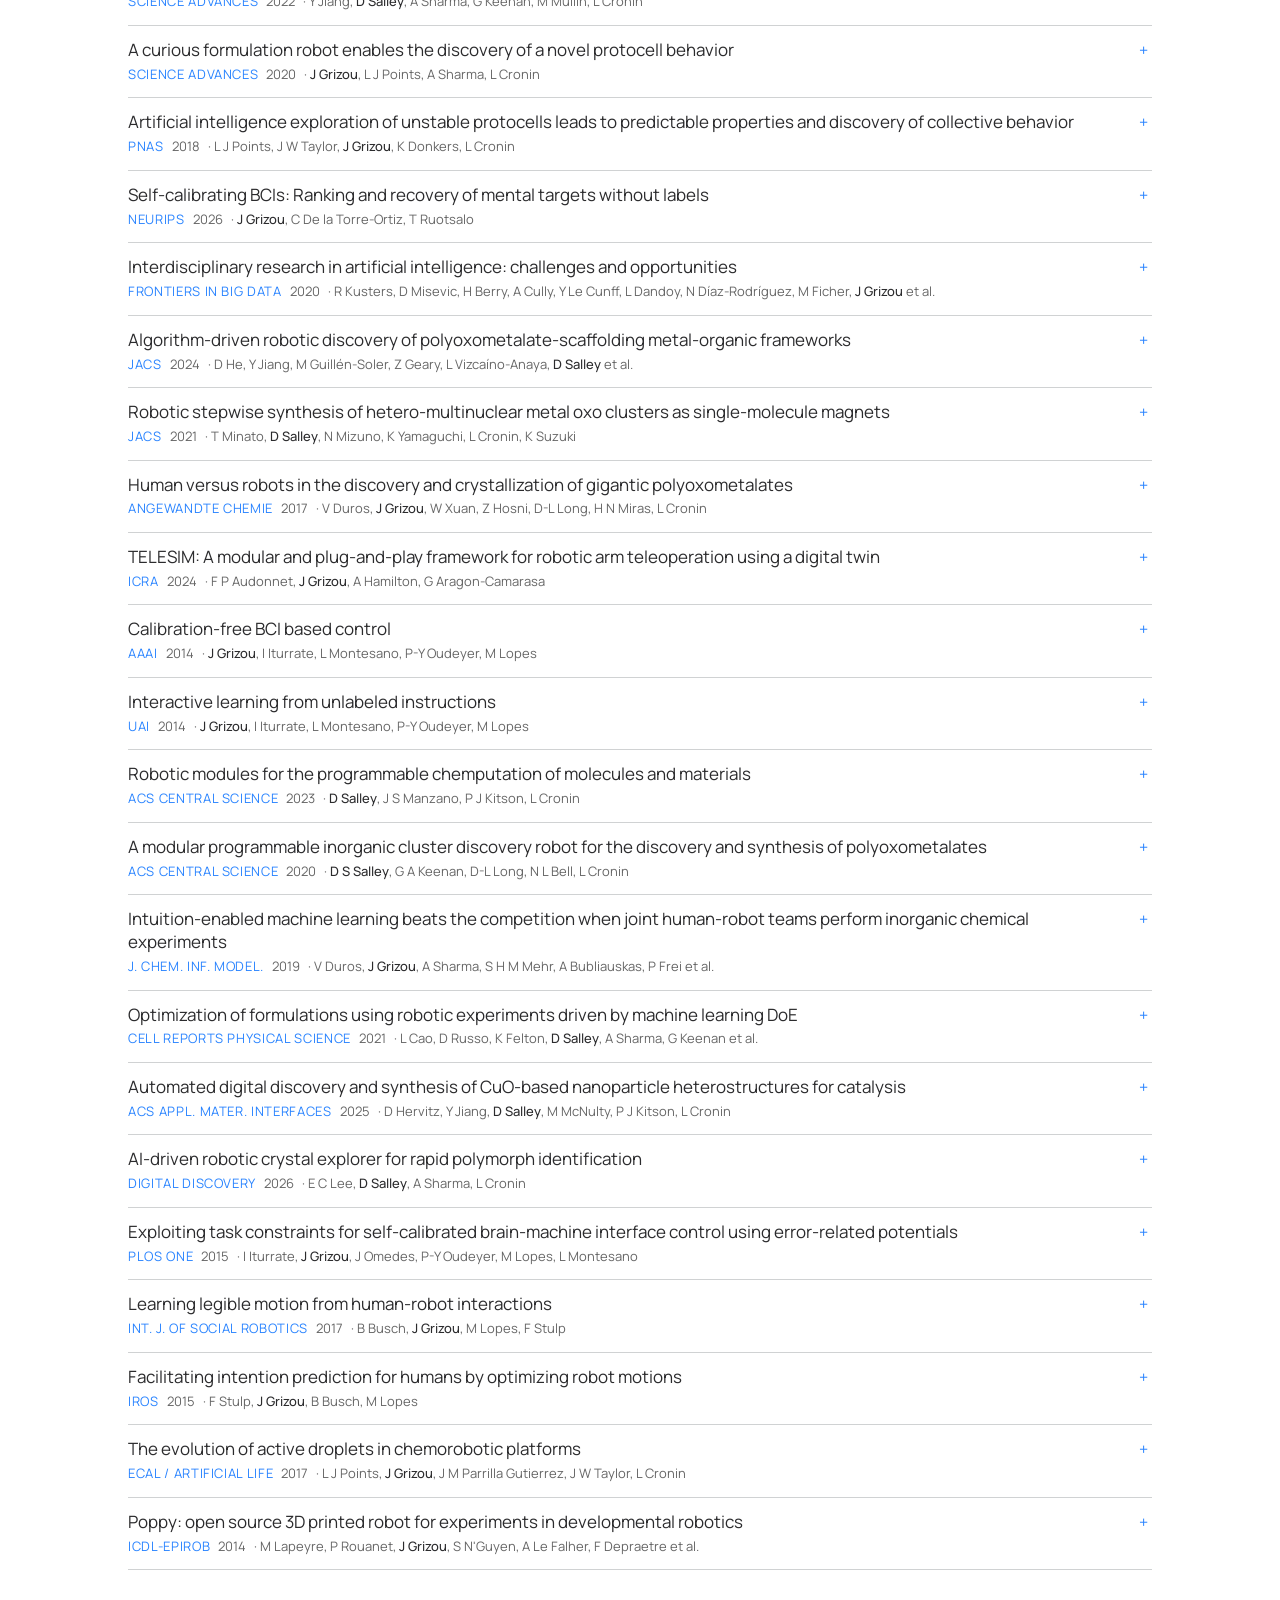
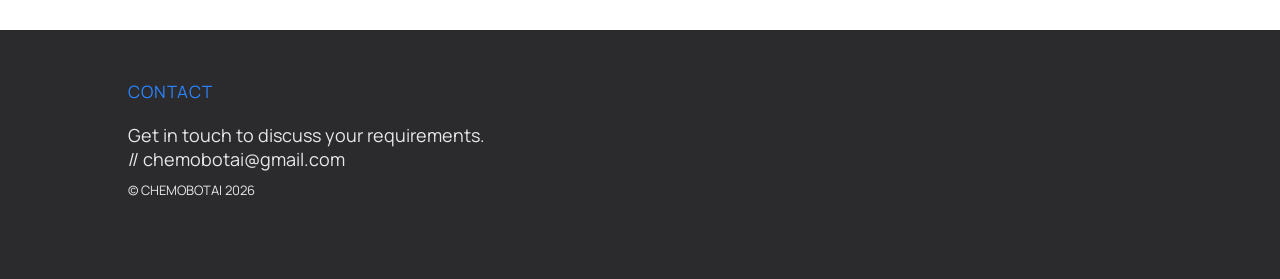
==== commit cbc631f1: "Replace scientific work grid with a publications list, drop platforms Turn the six-card Scientific W" ====
--- a/projects.html
+++ b/projects.html
@@ -34,8 +34,8 @@
 
 
 <section class="grey section-segment">  
-	     <div class="wrapper">
-         <h3>Client Projects</h3>
+    <div class="wrapper">
+         <h3 class="section-heading">Client Projects</h3>
 	         <div class="project-preview-grid">
             <article class="project-preview">
                 <a class="project-preview-link" href="projects/entalpic.html">
@@ -68,109 +68,383 @@
             <article class="project-preview">
                 <a class="project-preview-link" href="projects/chemify.html">
                     <div class="project-preview-image">
-                        <img src="images/projects/chemify.png" alt="Chemify logo"/>
+                        <img src="images/projects/chemify.jpg" alt="Chemify logo"/>
                     </div>
                     <div class="project-preview-body">
                         <h2>Chemify</h2>
-                        <p>Daniel built and led Chemify's engineering function, a team of five across electrical, mechanical, chemistry and software. He stood up the engineering suite that reached four prototypes of the same assembly per day.</p>
+                        <p>Daniel built and led Chemify's engineering function, a team of five across electrical, mechanical, chemistry and software. He created the engineering suite (laser cutter, 3D printer and more) so the team could iterate at speed, building up to four prototypes of the same assembly per day.</p>
                         <span class="btn project-view-btn">View project</span>
                     </div>
                     <div class="project-preview-detail"><span class="highlight">//</span> Chemify raised a $50M Series B</div>
                 </a>
             </article>
-	         </div>
+        </div>
+    </div> <!-- end wrapper -->
+</section> <!--end section-->
+
+<section class="white section-segment">  
+    <div class="wrapper">
 
          <div class="project-section-spacer"></div>
 
-         <h3>Scientific Work</h3>
-         <div class="project-preview-grid">
-            <article class="project-preview">
-                <a class="project-preview-link" href="projects/science-nanomaterials-evolution.html">
-                    <div class="project-preview-image">
-                        <img src="images/projects/science-nanomaterials-evolution.svg" alt="Autonomous nanomaterials evolution robot visual"/>
-                    </div>
-                    <div class="project-preview-body">
-                        <h2>Autonomous Nanomaterials Evolution Robot</h2>
-                        <p>A robotic platform evolved gold nanoparticles through algorithmic search, spectroscopic feedback, and physical seeding across generations.</p>
-                        <span class="btn project-view-btn">View project</span>
-                    </div>
-                    <div class="project-preview-detail"><span class="highlight">//</span> Nature Communications; includes link to related Science Advances platform</div>
-                </a>
-            </article>
-
-            <article class="project-preview">
-                <a class="project-preview-link" href="projects/science-curious-protocells.html">
-                    <div class="project-preview-image">
-                        <img src="images/projects/science-curious-protocells.svg" alt="Curiosity-driven protocell discovery visual"/>
-                    </div>
-                    <div class="project-preview-body">
-                        <h2>Curiosity-Driven Protocell Discovery</h2>
-                        <p>A target-free curiosity algorithm guided a chemical robot to explore self-propelling droplets and uncover unexpected behaviours.</p>
-                        <span class="btn project-view-btn">View project</span>
-                    </div>
-                    <div class="project-preview-detail"><span class="highlight">//</span> Science Advances; AI-driven exploration beyond fixed objectives</div>
-                </a>
-            </article>
-
-            <article class="project-preview">
-                <a class="project-preview-link" href="projects/science-networked-chemical-robots.html">
-                    <div class="project-preview-image">
-                        <img src="images/projects/science-networked-robots.svg" alt="Networked chemical robots visual"/>
-                    </div>
-                    <div class="project-preview-body">
-                        <h2>Networked Chemical Robots</h2>
-                        <p>Low-cost chemistry robots coordinated experiments over a network, sharing results in real time to reduce duplicated search.</p>
-                        <span class="btn project-view-btn">View project</span>
-                    </div>
-                    <div class="project-preview-detail"><span class="highlight">//</span> Nature Communications; distributed lab automation</div>
-                </a>
-            </article>
-
-            <article class="project-preview">
-                <a class="project-preview-link" href="projects/science-human-robot-discovery.html">
-                    <div class="project-preview-image">
-                        <img src="images/projects/science-human-robot-discovery.svg" alt="Human-versus-robot chemical discovery visual"/>
-                    </div>
-                    <div class="project-preview-body">
-                        <h2>Human-Versus-Robot Chemical Discovery</h2>
-                        <p>Active-learning workflows compared human and robotic strategies for discovering and crystallizing gigantic inorganic clusters.</p>
-                        <span class="btn project-view-btn">View project</span>
-                    </div>
-                    <div class="project-preview-detail"><span class="highlight">//</span> Angewandte Chemie; human-in-the-loop discovery</div>
-                </a>
-            </article>
-
-            <article class="project-preview">
-                <a class="project-preview-link" href="projects/science-inorganic-cluster-robot.html">
-                    <div class="project-preview-image">
-                        <img src="images/projects/science-inorganic-cluster-robot.svg" alt="Inorganic cluster discovery robot visual"/>
-                    </div>
-                    <div class="project-preview-body">
-                        <h2>Inorganic Cluster Discovery Robot</h2>
-                        <p>Modular robotic hardware and software searched large inorganic reaction spaces to discover polyoxometalate clusters.</p>
-                        <span class="btn project-view-btn">View project</span>
-                    </div>
-                    <div class="project-preview-detail"><span class="highlight">//</span> ACS Central Science; Daniel first-author modular platform</div>
-                </a>
-            </article>
-
-            <article class="project-preview">
-                <a class="project-preview-link" href="projects/science-robotic-chemputation-modules.html">
-                    <div class="project-preview-image">
-                        <img src="images/projects/science-chemputation-modules.svg" alt="Robotic chemputation modules visual"/>
-                    </div>
-                    <div class="project-preview-body">
-                        <h2>Robotic Chemputation Modules</h2>
-                        <p>Standard robotic modules for programmable chemistry, designed as practical building blocks for digital labs.</p>
-                        <span class="btn project-view-btn">View project</span>
-                    </div>
-                    <div class="project-preview-detail"><span class="highlight">//</span> ACS Central Science; chemistry digitization</div>
-                </a>
-            </article>
-         </div>
+         <h3 class="section-heading">Scientific Publications</h3>
+         <p class="pub-intro">Selected papers we co-authored across chemistry, lab automation, AI and robotics.</p>
+
+         <ol class="pub-list">
+            <li class="pub">
+                <details class="pub-details">
+                    <summary>
+                        <span class="pub-title">A nanomaterials discovery robot for the Darwinian evolution of shape programmable gold nanoparticles</span>
+                        <span class="pub-meta"><span class="pub-venue">Nature Communications</span><span class="pub-year">2020</span><span class="pub-authors"><span class="pub-us">D Salley</span>, G Keenan, <span class="pub-us">J Grizou</span>, A Sharma, S Martín, L Cronin</span></span>
+                    </summary>
+                    <div class="pub-body">
+                        <p class="pub-summary">A robot evolved gold nanoparticles across generations, passing the best results of one round back in as the physical seeds of the next.</p>
+                        <p>The platform prepared and analysed its own reactions using in-line UV-Vis spectroscopy, while a genetic algorithm chose the next set of conditions. It did not only pass digital parameters between generations: it reused the nanoparticles themselves as seeds, so synthetic history shaped later discovery. The system learned conditions for spheres, then rods, then used the optimised rods to reach more complex octahedral particles.</p>
+                        <a class="pub-link" href="https://doi.org/10.1038/s41467-020-16501-4" target="_blank" rel="noopener">Read the paper</a>
+                    </div>
+                </details>
+            </li>
+
+            <li class="pub">
+                <details class="pub-details">
+                    <summary>
+                        <span class="pub-title">Networking chemical robots for reaction multitasking</span>
+                        <span class="pub-meta"><span class="pub-venue">Nature Communications</span><span class="pub-year">2018</span><span class="pub-authors">D Caramelli, <span class="pub-us">D Salley</span>, A Henson, G A Camarasa, S Sharabi, G Keenan, L Cronin</span></span>
+                    </summary>
+                    <div class="pub-body">
+                        <p class="pub-summary">Low-cost chemistry robots were networked so they could share experimental choices and results in real time.</p>
+                        <p>Instead of treating a robot as an isolated machine, the work connected several so they could explore reaction spaces together. The networked set synchronised oscillating reactions, encoded information chemically, and assessed how reproducible crystallisations were. The lesson carries directly into modern automated labs: hardware, software, data and coordination need designing together.</p>
+                        <a class="pub-link" href="https://doi.org/10.1038/s41467-018-05828-8" target="_blank" rel="noopener">Read the paper</a>
+                    </div>
+                </details>
+            </li>
+
+            <li class="pub">
+                <details class="pub-details">
+                    <summary>
+                        <span class="pub-title">Adaptive artificial evolution of droplet protocells in a 3D-printed fluidic chemorobotic platform with configurable environments</span>
+                        <span class="pub-meta"><span class="pub-venue">Nature Communications</span><span class="pub-year">2017</span><span class="pub-authors">J M Parrilla-Gutierrez, S Tsuda, <span class="pub-us">J Grizou</span>, J Taylor, A Henson, L Cronin</span></span>
+                    </summary>
+                    <div class="pub-body">
+                        <p class="pub-summary">A 3D-printed robotic platform evolved droplet protocells while changing the environment they lived in.</p>
+                        <p>The system generated and selected droplets in real time, with the surrounding environment treated as an experimental variable rather than a fixed background. Making the platform by rapid prototyping is what allowed the environment to be reconfigured between runs. The work showed the environment acting as an active selector on which droplets adapt.</p>
+                        <a class="pub-link" href="https://doi.org/10.1038/s41467-017-01161-8" target="_blank" rel="noopener">Read the paper</a>
+                    </div>
+                </details>
+            </li>
+
+            <li class="pub">
+                <details class="pub-details">
+                    <summary>
+                        <span class="pub-title">An artificial intelligence enabled chemical synthesis robot for exploration and optimization of nanomaterials</span>
+                        <span class="pub-meta"><span class="pub-venue">Science Advances</span><span class="pub-year">2022</span><span class="pub-authors">Y Jiang, <span class="pub-us">D Salley</span>, A Sharma, G Keenan, M Mullin, L Cronin</span></span>
+                    </summary>
+                    <div class="pub-body">
+                        <p class="pub-summary">A synthesis robot combined automated experiments with machine learning to explore and optimise nanomaterials.</p>
+                        <p>The platform ran the full cycle end to end: preparing samples, measuring them, and using the results to choose what to try next. It is the larger sibling of the nanomaterials evolution work, built to search a wider space of conditions.</p>
+                        <a class="pub-link" href="https://doi.org/10.1126/sciadv.abo2626" target="_blank" rel="noopener">Read the paper</a>
+                    </div>
+                </details>
+            </li>
+
+            <li class="pub">
+                <details class="pub-details">
+                    <summary>
+                        <span class="pub-title">A curious formulation robot enables the discovery of a novel protocell behavior</span>
+                        <span class="pub-meta"><span class="pub-venue">Science Advances</span><span class="pub-year">2020</span><span class="pub-authors"><span class="pub-us">J Grizou</span>, L J Points, A Sharma, L Cronin</span></span>
+                    </summary>
+                    <div class="pub-body">
+                        <p class="pub-summary">Instead of optimising toward a target, a curiosity algorithm drove the robot to look for whatever was new.</p>
+                        <p>This asked a different question from standard optimisation: what happens when a chemistry robot is not told what to maximise? A curiosity algorithm controlled a formulation platform exploring self-propelling oil-in-water droplets, selecting experiments likely to reveal new behaviour. Against random exploration on the same budget, it observed far more diverse droplet dynamics and surfaced a specific sensitivity to temperature.</p>
+                        <a class="pub-link" href="https://doi.org/10.1126/sciadv.aay4237" target="_blank" rel="noopener">Read the paper</a>
+                    </div>
+                </details>
+            </li>
+
+            <li class="pub">
+                <details class="pub-details">
+                    <summary>
+                        <span class="pub-title">Artificial intelligence exploration of unstable protocells leads to predictable properties and discovery of collective behavior</span>
+                        <span class="pub-meta"><span class="pub-venue">PNAS</span><span class="pub-year">2018</span><span class="pub-authors">L J Points, J W Taylor, <span class="pub-us">J Grizou</span>, K Donkers, L Cronin</span></span>
+                    </summary>
+                    <div class="pub-body">
+                        <p class="pub-summary">An automated platform explored unstable droplet systems and built models linking their physical properties to how they behave.</p>
+                        <p>The system selected and ran its own experiments, recording what happened through image recognition. From that data it built predictive models tying properties such as viscosity, surface tension and density to observed behaviours, including collective swarming. It turned a system usually treated as too unpredictable to study into one with describable rules.</p>
+                        <a class="pub-link" href="https://doi.org/10.1073/pnas.1711089115" target="_blank" rel="noopener">Read the paper</a>
+                    </div>
+                </details>
+            </li>
+
+            <li class="pub">
+                <details class="pub-details">
+                    <summary>
+                        <span class="pub-title">Self-calibrating BCIs: Ranking and recovery of mental targets without labels</span>
+                        <span class="pub-meta"><span class="pub-venue">NeurIPS</span><span class="pub-year">2026</span><span class="pub-authors"><span class="pub-us">J Grizou</span>, C De la Torre-Ortiz, T Ruotsalo</span></span>
+                    </summary>
+                    <div class="pub-body">
+                        <p class="pub-summary">A brain-computer interface that works out what the user is thinking of without ever being told the right answer.</p>
+                        <p>Conventional interfaces need a labelled calibration session before they can be used. This work recovers and ranks the user's mental target from unlabelled signals alone, removing that setup step. It is the same self-calibration idea Jonathan has developed across interfaces, applied here at a top machine learning venue.</p>
+                        <a class="pub-link" href="https://doi.org/10.52202/085713-3550" target="_blank" rel="noopener">Read the paper</a>
+                    </div>
+                </details>
+            </li>
+
+            <li class="pub">
+                <details class="pub-details">
+                    <summary>
+                        <span class="pub-title">Interdisciplinary research in artificial intelligence: challenges and opportunities</span>
+                        <span class="pub-meta"><span class="pub-venue">Frontiers in Big Data</span><span class="pub-year">2020</span><span class="pub-authors">R Kusters, D Misevic, H Berry, A Cully, Y Le Cunff, L Dandoy, N Díaz-Rodríguez, M Ficher, <span class="pub-us">J Grizou</span> et al.</span></span>
+                    </summary>
+                    <div class="pub-body">
+                        <p class="pub-summary">What actually helps, and what gets in the way, when AI research crosses disciplines.</p>
+                        <p>Written from the experience of researchers working between AI and other fields, including chemistry and biology. The obstacles it describes, around shared vocabulary, incentives and tooling, are the same ones that show up when bringing automation into a working lab.</p>
+                        <a class="pub-link" href="https://doi.org/10.3389/fdata.2020.577974" target="_blank" rel="noopener">Read the paper</a>
+                    </div>
+                </details>
+            </li>
+
+            <li class="pub">
+                <details class="pub-details">
+                    <summary>
+                        <span class="pub-title">Algorithm-driven robotic discovery of polyoxometalate-scaffolding metal-organic frameworks</span>
+                        <span class="pub-meta"><span class="pub-venue">JACS</span><span class="pub-year">2024</span><span class="pub-authors">D He, Y Jiang, M Guillén-Soler, Z Geary, L Vizcaíno-Anaya, <span class="pub-us">D Salley</span> et al.</span></span>
+                    </summary>
+                    <div class="pub-body">
+                        <p class="pub-summary">An algorithm steered a robot through the search for new metal-organic frameworks built on polyoxometalate scaffolds.</p>
+                        <p>Framework discovery depends on getting assembly and crystallisation right at the same time, which makes brute-force search expensive. Letting the search algorithm choose the next experiment focused effort on the productive regions of that space.</p>
+                        <a class="pub-link" href="https://doi.org/10.1021/jacs.4c09553" target="_blank" rel="noopener">Read the paper</a>
+                    </div>
+                </details>
+            </li>
+
+            <li class="pub">
+                <details class="pub-details">
+                    <summary>
+                        <span class="pub-title">Robotic stepwise synthesis of hetero-multinuclear metal oxo clusters as single-molecule magnets</span>
+                        <span class="pub-meta"><span class="pub-venue">JACS</span><span class="pub-year">2021</span><span class="pub-authors">T Minato, <span class="pub-us">D Salley</span>, N Mizuno, K Yamaguchi, L Cronin, K Suzuki</span></span>
+                    </summary>
+                    <div class="pub-body">
+                        <p class="pub-summary">A robot built metal oxo clusters one deliberate step at a time, producing single-molecule magnets.</p>
+                        <p>Stepwise construction gives control over exactly which metals end up where in the cluster, which is what determines the magnetic behaviour. Automating the sequence makes that control repeatable rather than dependent on a particular chemist's hands.</p>
+                        <a class="pub-link" href="https://doi.org/10.1021/jacs.1c06047" target="_blank" rel="noopener">Read the paper</a>
+                    </div>
+                </details>
+            </li>
+
+            <li class="pub">
+                <details class="pub-details">
+                    <summary>
+                        <span class="pub-title">Human versus robots in the discovery and crystallization of gigantic polyoxometalates</span>
+                        <span class="pub-meta"><span class="pub-venue">Angewandte Chemie</span><span class="pub-year">2017</span><span class="pub-authors">V Duros, <span class="pub-us">J Grizou</span>, W Xuan, Z Hosni, D-L Long, H N Miras, L Cronin</span></span>
+                    </summary>
+                    <div class="pub-body">
+                        <p class="pub-summary">A head-to-head comparison of human-guided and robot-guided strategies for finding and crystallising giant inorganic clusters.</p>
+                        <p>This explored how active machine learning can support discovery in a space where molecular self-assembly and crystallisation have to succeed together. Comparing the two strategies showed how structured experimental workflows expose the productive regions of a difficult chemical landscape.</p>
+                        <a class="pub-link" href="https://doi.org/10.1002/anie.201705721" target="_blank" rel="noopener">Read the paper</a>
+                    </div>
+                </details>
+            </li>
+
+            <li class="pub">
+                <details class="pub-details">
+                    <summary>
+                        <span class="pub-title">TELESIM: A modular and plug-and-play framework for robotic arm teleoperation using a digital twin</span>
+                        <span class="pub-meta"><span class="pub-venue">ICRA</span><span class="pub-year">2024</span><span class="pub-authors">F P Audonnet, <span class="pub-us">J Grizou</span>, A Hamilton, G Aragon-Camarasa</span></span>
+                    </summary>
+                    <div class="pub-body">
+                        <p class="pub-summary">A modular framework for driving a real robot arm through a digital twin of it.</p>
+                        <p>The operator works against a simulated copy of the arm, and the framework maps that onto the physical hardware. Being plug-and-play means it is not tied to one specific robot, which matters when a lab's hardware changes.</p>
+                        <a class="pub-link" href="https://doi.org/10.1109/icra57147.2024.10610935" target="_blank" rel="noopener">Read the paper</a>
+                    </div>
+                </details>
+            </li>
+
+            <li class="pub">
+                <details class="pub-details">
+                    <summary>
+                        <span class="pub-title">Calibration-free BCI based control</span>
+                        <span class="pub-meta"><span class="pub-venue">AAAI</span><span class="pub-year">2014</span><span class="pub-authors"><span class="pub-us">J Grizou</span>, I Iturrate, L Montesano, P-Y Oudeyer, M Lopes</span></span>
+                    </summary>
+                    <div class="pub-body">
+                        <p class="pub-summary">Controlling a machine from brain signals with no calibration session first.</p>
+                        <p>Brain-computer interfaces normally need a training phase where the user produces known signals so the system can learn to read them. This work removed that step, letting the system infer the meaning of signals while being used. It is the foundation of the self-calibration line of work.</p>
+                        <a class="pub-link" href="https://hal.science/hal-00984068" target="_blank" rel="noopener">Read the paper</a>
+                    </div>
+                </details>
+            </li>
+
+            <li class="pub">
+                <details class="pub-details">
+                    <summary>
+                        <span class="pub-title">Interactive learning from unlabeled instructions</span>
+                        <span class="pub-meta"><span class="pub-venue">UAI</span><span class="pub-year">2014</span><span class="pub-authors"><span class="pub-us">J Grizou</span>, I Iturrate, L Montesano, P-Y Oudeyer, M Lopes</span></span>
+                    </summary>
+                    <div class="pub-body">
+                        <p class="pub-summary">A robot learns both the task and how to interpret its teacher's signals, at the same time, with no dictionary given.</p>
+                        <p>Normally a robot is told in advance what a given human signal means. Here it works both out together, which is what allows a system to adapt to a new user without setup.</p>
+                        <a class="pub-link" href="https://hal.science/hal-01007689" target="_blank" rel="noopener">Read the paper</a>
+                    </div>
+                </details>
+            </li>
+
+            <li class="pub">
+                <details class="pub-details">
+                    <summary>
+                        <span class="pub-title">Robotic modules for the programmable chemputation of molecules and materials</span>
+                        <span class="pub-meta"><span class="pub-venue">ACS Central Science</span><span class="pub-year">2023</span><span class="pub-authors"><span class="pub-us">D Salley</span>, J S Manzano, P J Kitson, L Cronin</span></span>
+                    </summary>
+                    <div class="pub-body">
+                        <p class="pub-summary">Standard robotic modules that make common chemical operations programmable across molecules, materials and formulations.</p>
+                        <p>Before a lab can benefit from AI it needs reliable digital interfaces to its experiments. This work is really an engineering philosophy: robust automation comes from modularity, repeatable interfaces and software-controlled workflows scientists will actually use. It bridges research prototypes and lab infrastructure that can scale past a single bespoke machine.</p>
+                        <a class="pub-link" href="https://doi.org/10.1021/acscentsci.3c00304" target="_blank" rel="noopener">Read the paper</a>
+                    </div>
+                </details>
+            </li>
+
+            <li class="pub">
+                <details class="pub-details">
+                    <summary>
+                        <span class="pub-title">A modular programmable inorganic cluster discovery robot for the discovery and synthesis of polyoxometalates</span>
+                        <span class="pub-meta"><span class="pub-venue">ACS Central Science</span><span class="pub-year">2020</span><span class="pub-authors"><span class="pub-us">D S Salley</span>, G A Keenan, D-L Long, N L Bell, L Cronin</span></span>
+                    </summary>
+                    <div class="pub-body">
+                        <p class="pub-summary">A modular robot platform built specifically for searching inorganic cluster chemistry.</p>
+                        <p>Cluster discovery depends on self-assembly and crystallisation happening under the right conditions, making brute-force search expensive and hard to reproduce. This platform combined high-throughput reaction execution with inline analysis. It shows that useful automation is not just about moving liquids: the platform has to match the scientific search problem.</p>
+                        <a class="pub-link" href="https://doi.org/10.1021/acscentsci.0c00415" target="_blank" rel="noopener">Read the paper</a>
+                    </div>
+                </details>
+            </li>
+
+            <li class="pub">
+                <details class="pub-details">
+                    <summary>
+                        <span class="pub-title">Intuition-enabled machine learning beats the competition when joint human-robot teams perform inorganic chemical experiments</span>
+                        <span class="pub-meta"><span class="pub-venue">J. Chem. Inf. Model.</span><span class="pub-year">2019</span><span class="pub-authors">V Duros, <span class="pub-us">J Grizou</span>, A Sharma, S H M Mehr, A Bubliauskas, P Frei et al.</span></span>
+                    </summary>
+                    <div class="pub-body">
+                        <p class="pub-summary">Human intuition combined with machine learning outperformed either working alone.</p>
+                        <p>This followed the human-versus-robot comparison by testing the middle ground: joint teams where a chemist's intuition, machine learning and automated experimentation all feed the same search. The combination beat the alternatives, which is the practical argument for human-in-the-loop automation rather than full replacement.</p>
+                        <a class="pub-link" href="https://doi.org/10.1021/acs.jcim.9b00304" target="_blank" rel="noopener">Read the paper</a>
+                    </div>
+                </details>
+            </li>
+
+            <li class="pub">
+                <details class="pub-details">
+                    <summary>
+                        <span class="pub-title">Optimization of formulations using robotic experiments driven by machine learning DoE</span>
+                        <span class="pub-meta"><span class="pub-venue">Cell Reports Physical Science</span><span class="pub-year">2021</span><span class="pub-authors">L Cao, D Russo, K Felton, <span class="pub-us">D Salley</span>, A Sharma, G Keenan et al.</span></span>
+                    </summary>
+                    <div class="pub-body">
+                        <p class="pub-summary">Machine-learning-guided design of experiments, executed by robots, to optimise formulations.</p>
+                        <p>Formulation work involves many interacting ingredients, so the number of possible combinations grows fast. Using machine learning to choose which experiments to run keeps the number needed manageable, and the robot executes them consistently.</p>
+                        <a class="pub-link" href="https://doi.org/10.1016/j.xcrp.2020.100295" target="_blank" rel="noopener">Read the paper</a>
+                    </div>
+                </details>
+            </li>
+
+            <li class="pub">
+                <details class="pub-details">
+                    <summary>
+                        <span class="pub-title">Automated digital discovery and synthesis of CuO-based nanoparticle heterostructures for catalysis</span>
+                        <span class="pub-meta"><span class="pub-venue">ACS Appl. Mater. Interfaces</span><span class="pub-year">2025</span><span class="pub-authors">D Hervitz, Y Jiang, <span class="pub-us">D Salley</span>, M McNulty, P J Kitson, L Cronin</span></span>
+                    </summary>
+                    <div class="pub-body">
+                        <p class="pub-summary">Automated discovery and synthesis of copper-oxide nanoparticle heterostructures for use as catalysts.</p>
+                        <p>The platform searched combinations of synthesis conditions and made the resulting materials itself. Recording the process digitally is what makes a promising result reproducible later.</p>
+                        <a class="pub-link" href="https://doi.org/10.1021/acsami.5c13709" target="_blank" rel="noopener">Read the paper</a>
+                    </div>
+                </details>
+            </li>
+
+            <li class="pub">
+                <details class="pub-details">
+                    <summary>
+                        <span class="pub-title">AI-driven robotic crystal explorer for rapid polymorph identification</span>
+                        <span class="pub-meta"><span class="pub-venue">Digital Discovery</span><span class="pub-year">2026</span><span class="pub-authors">E C Lee, <span class="pub-us">D Salley</span>, A Sharma, L Cronin</span></span>
+                    </summary>
+                    <div class="pub-body">
+                        <p class="pub-summary">A robot that hunts for the different crystal forms a compound can take.</p>
+                        <p>The same molecule can crystallise into several polymorphs with different physical properties, which matters a great deal in pharmaceuticals. Automating the search covers more of the possible conditions than manual screening, and does it consistently.</p>
+                        <a class="pub-link" href="https://doi.org/10.1039/d5dd00203f" target="_blank" rel="noopener">Read the paper</a>
+                    </div>
+                </details>
+            </li>
+
+            <li class="pub">
+                <details class="pub-details">
+                    <summary>
+                        <span class="pub-title">Exploiting task constraints for self-calibrated brain-machine interface control using error-related potentials</span>
+                        <span class="pub-meta"><span class="pub-venue">PLOS ONE</span><span class="pub-year">2015</span><span class="pub-authors">I Iturrate, <span class="pub-us">J Grizou</span>, J Omedes, P-Y Oudeyer, M Lopes, L Montesano</span></span>
+                    </summary>
+                    <div class="pub-body">
+                        <p class="pub-summary">Using what the task itself constrains to calibrate a brain-machine interface automatically.</p>
+                        <p>Error-related potentials are brain signals produced when someone sees a mistake. By combining those signals with the structure of the task, the system calibrates itself during normal use rather than in a separate setup session.</p>
+                        <a class="pub-link" href="https://doi.org/10.1371/journal.pone.0131491" target="_blank" rel="noopener">Read the paper</a>
+                    </div>
+                </details>
+            </li>
+
+            <li class="pub">
+                <details class="pub-details">
+                    <summary>
+                        <span class="pub-title">Learning legible motion from human-robot interactions</span>
+                        <span class="pub-meta"><span class="pub-venue">Int. J. of Social Robotics</span><span class="pub-year">2017</span><span class="pub-authors">B Busch, <span class="pub-us">J Grizou</span>, M Lopes, F Stulp</span></span>
+                    </summary>
+                    <div class="pub-body">
+                        <p class="pub-summary">Teaching a robot to move in a way that makes its intention obvious to the person watching.</p>
+                        <p>A robot can reach a goal by many paths, and some make it much clearer what it is about to do. Learning that from real interactions makes collaboration safer and less ambiguous.</p>
+                        <a class="pub-link" href="https://hal.science/hal-01629451" target="_blank" rel="noopener">Read the paper</a>
+                    </div>
+                </details>
+            </li>
+
+            <li class="pub">
+                <details class="pub-details">
+                    <summary>
+                        <span class="pub-title">Facilitating intention prediction for humans by optimizing robot motions</span>
+                        <span class="pub-meta"><span class="pub-venue">IROS</span><span class="pub-year">2015</span><span class="pub-authors">F Stulp, <span class="pub-us">J Grizou</span>, B Busch, M Lopes</span></span>
+                    </summary>
+                    <div class="pub-body">
+                        <p class="pub-summary">Optimising robot motion specifically so humans can predict what it will do next.</p>
+                        <p>Rather than optimising only for speed or efficiency, the motion is chosen to be readable. In a shared workspace, a person who can anticipate the robot works with it more comfortably.</p>
+                        <a class="pub-link" href="https://hal.science/hal-01170977" target="_blank" rel="noopener">Read the paper</a>
+                    </div>
+                </details>
+            </li>
+
+            <li class="pub">
+                <details class="pub-details">
+                    <summary>
+                        <span class="pub-title">The evolution of active droplets in chemorobotic platforms</span>
+                        <span class="pub-meta"><span class="pub-venue">ECAL / Artificial Life</span><span class="pub-year">2017</span><span class="pub-authors">L J Points, <span class="pub-us">J Grizou</span>, J M Parrilla Gutierrez, J W Taylor, L Cronin</span></span>
+                    </summary>
+                    <div class="pub-body">
+                        <p class="pub-summary">How droplet systems change over successive generations when a robot runs the selection.</p>
+                        <p>A summary of what the chemorobotic droplet work showed about evolution in a purely chemical system. It sits alongside the Nature Communications and PNAS protocell papers as the artificial-life framing of the same platform.</p>
+                        <a class="pub-link" href="https://doi.org/10.1162/isal_a_059" target="_blank" rel="noopener">Read the paper</a>
+                    </div>
+                </details>
+            </li>
+
+            <li class="pub">
+                <details class="pub-details">
+                    <summary>
+                        <span class="pub-title">Poppy: open source 3D printed robot for experiments in developmental robotics</span>
+                        <span class="pub-meta"><span class="pub-venue">ICDL-EpiRob</span><span class="pub-year">2014</span><span class="pub-authors">M Lapeyre, P Rouanet, <span class="pub-us">J Grizou</span>, S N&#x27;Guyen, A Le Falher, F Depraetre et al.</span></span>
+                    </summary>
+                    <div class="pub-body">
+                        <p class="pub-summary">An open-source, 3D-printed humanoid robot built so other labs could reproduce and modify it.</p>
+                        <p>Poppy was designed to be fabricated on accessible hardware and openly shared, so experiments could be repeated elsewhere. It is an early example of the same principle behind the custom lab platforms: design for other people to build and change, not just for one demo.</p>
+                        <a class="pub-link" href="https://hal.inria.fr/hal-01096338" target="_blank" rel="noopener">Read the paper</a>
+                    </div>
+                </details>
+            </li>
+
+         </ol>
 
 	    </div> <!-- end wrapper -->
-</section> <!--end section--> 
+</section> <!--end section-->
 
 
 <div id="site-footer"></div>
--- a/chemobotAI-style.css
+++ b/chemobotAI-style.css
@@ -105,31 +105,38 @@
 
 /* ----------------------------------------*/
 
-.stage-track{
-    margin:26px 0 28px;
+/* How we work: vertical flow with a central spine.
+   mode (left) | spine (centre) | example engagement (right) */
+
+.section-heading{font-size:24px;}
+.section-heading-accent{color:#2a84ff;}
+
+.flow-intro{
+    max-width:820px;
+    margin:24px auto 54px;
+    text-align:center;
+    color:#555;
+    font-size:20px;
+    line-height:1.6;}
+
+.flow-stage{
+    list-style:none;
     display:grid;
-    grid-template-columns:repeat(3,minmax(0,1fr));
-    grid-template-rows:auto auto auto auto;
-    column-gap:22px;
-    row-gap:0;}
-
-/* subgrid keeps marker, name, description and card rows aligned across
-   all three columns regardless of how long each description runs */
-.stage{
-    list-style:none;
-    position:relative;
-    display:grid;
-    grid-row:span 4;
-    grid-template-rows:subgrid;}
-
-.stage-marker{
-    position:relative;
-    height:44px;
-    display:flex;
-    align-items:center;
-    margin-bottom:16px;}
-
-.stage-number{
+    grid-template-columns:1fr 96px 1fr;
+    grid-template-areas:"mode spine example";
+    padding-bottom:64px;}
+
+.flow-stage:last-child{padding-bottom:0;}
+
+.flow-mode{
+    grid-area:mode;
+    padding-right:44px;
+    text-align:right;}
+
+.flow-spine{grid-area:spine;position:relative;}
+.flow-example{grid-area:example;padding-left:44px;}
+
+.flow-node{
     position:relative;
     z-index:1;
     width:44px;
@@ -140,23 +147,38 @@
     display:flex;
     align-items:center;
     justify-content:center;
+    margin:0 auto;
     font-size:15px;
     letter-spacing:0.05em;}
 
-/* connector runs from each node across the grid gap to the next */
-.stage-marker::after{
+/* the line runs from each node down to the next one, so it never dangles */
+.flow-spine::before{
     content:"";
     position:absolute;
-    left:44px;
-    right:-22px;
-    top:50%;
-    height:2px;
+    left:50%;
+    margin-left:-1px;
+    top:44px;
+    bottom:-64px;
+    width:2px;
     background:#d0d2d3;}
 
-.stage:last-child .stage-marker::after{display:none;}
-
-.stage-name{font-size:24px;color:#2a84ff;margin-bottom:14px;}
-.stage-desc{margin-bottom:24px;}
+.flow-stage:last-child .flow-spine::before{display:none;}
+
+.flow-name{font-size:24px;color:#2a84ff;margin-bottom:12px;}
+
+.flow-value{
+    font-size:22px;
+    line-height:1.35;
+    margin-bottom:16px;}
+
+.flow-desc{margin-bottom:0;color:#555;}
+
+.flow-example-label{
+    text-transform:uppercase;
+    letter-spacing:0.05em;
+    font-size:13px;
+    color:#666;
+    margin-bottom:14px;}
 
 /* ----------------------------------------*/
 
@@ -168,6 +190,18 @@
 .intro {text-align: center;}
 .intro button{margin-top: 30px;}
 
+/* scoped to .intro so it outweighs the .intro p font-size, here and in
+   the mobile override */
+.intro .intro-support{
+    font-size:18px;
+    line-height:1.6;
+    color:#555;
+    margin-top:30px;
+    margin-bottom:0;}
+
+/* the 2px underline is too heavy at this size */
+.intro .intro-support a{border-bottom-width:1px;}
+
 /* ----------------------------------------*/
 
 .credential-icons{ 
@@ -317,6 +351,80 @@
 .project-section-spacer {
     height: 34px;
 }
+
+/* ----------------------------------------*/
+
+.pub-intro{max-width:780px;margin:0 auto 10px;text-align:center;color:#555;}
+
+.pub-list{margin:26px 0 10px;padding:0;}
+
+.pub{
+    list-style:none;
+    border-bottom:1px solid #d0d2d3;}
+
+.pub:first-child{border-top:1px solid #d0d2d3;}
+
+/* the whole two-line row is the toggle, so the entry stays compact and
+   there is no separate control taking a third line */
+.pub-details summary{
+    cursor:pointer;
+    list-style:none;
+    display:block;
+    padding:13px 30px 13px 0;
+    position:relative;}
+
+.pub-details summary::-webkit-details-marker{display:none;}
+
+.pub-details summary::after{
+    content:"+";
+    position:absolute;
+    right:4px;
+    top:13px;
+    color:#2a84ff;
+    font-size:16px;}
+
+.pub-details[open] summary::after{content:"\2212";}
+
+.pub-details summary:hover .pub-title{color:#2a84ff;}
+
+/* the global h2 rule uppercases everything; paper titles must keep their
+   own casing because chemical names depend on it */
+.pub-title{
+    display:block;
+    font-size:17px;
+    line-height:1.35;
+    text-transform:none;
+    letter-spacing:0;
+    margin-bottom:3px;}
+
+/* venue, year and authors share one line to keep the row to two lines */
+.pub-meta{display:block;font-size:13px;line-height:1.5;color:#666;}
+
+.pub-venue{
+    color:#2a84ff;
+    text-transform:uppercase;
+    letter-spacing:0.05em;}
+
+.pub-year{margin-left:8px;}
+
+.pub-authors{margin-left:8px;}
+.pub-authors::before{content:"\00b7  ";}
+
+.pub-us{color:#2b2b2d;font-weight:500;}
+
+.pub-body{
+    padding:0 30px 18px 0;
+    color:#555;
+    max-width:820px;}
+
+.pub-summary{margin-bottom:10px;color:#2b2b2d;}
+.pub-body p{margin-bottom:12px;}
+
+.pub-link{
+    color:#2a84ff;
+    font-size:14px;
+    border-bottom:1px solid #2a84ff;}
+
 
 .project-view-btn {
     margin-top: 16px;
--- a/mobile-style.css
+++ b/mobile-style.css
@@ -14,8 +14,11 @@
         grid-template-columns: repeat(2, minmax(0, 1fr));
     }
 
-    .stage-track {column-gap:16px;}
-    .stage-marker::after {right:-16px;}
+
+    .flow-stage {grid-template-columns:1fr 72px 1fr;}
+    .flow-mode {padding-right:26px;}
+    .flow-example {padding-left:26px;}
+    .flow-value {font-size:20px;}
 }
 /* ----------------------------------------*/
 
@@ -65,10 +68,21 @@
         padding: 20px;
     }
 
-    /* stacked: cross-column alignment is meaningless, so drop the subgrid */
-    .stage-track {grid-template-columns: 1fr; row-gap:34px;}
-    .stage {display:block; grid-row:auto;}
-    .stage-marker::after {display:none;}
+
+    /* spine moves to the left edge and spans both rows, so the line keeps
+       running through the section instead of collapsing */
+    .flow-stage {
+        grid-template-columns:44px 1fr;
+        grid-template-areas:
+            "spine mode"
+            "spine example";
+        column-gap:20px;
+        padding-bottom:44px;}
+
+    .flow-mode {padding-right:0; text-align:left; margin-bottom:26px;}
+    .flow-example {padding-left:0;}
+    .flow-spine::before {bottom:-44px;}
+    .flow-intro {text-align:left; margin-bottom:40px;}
 
 }
 
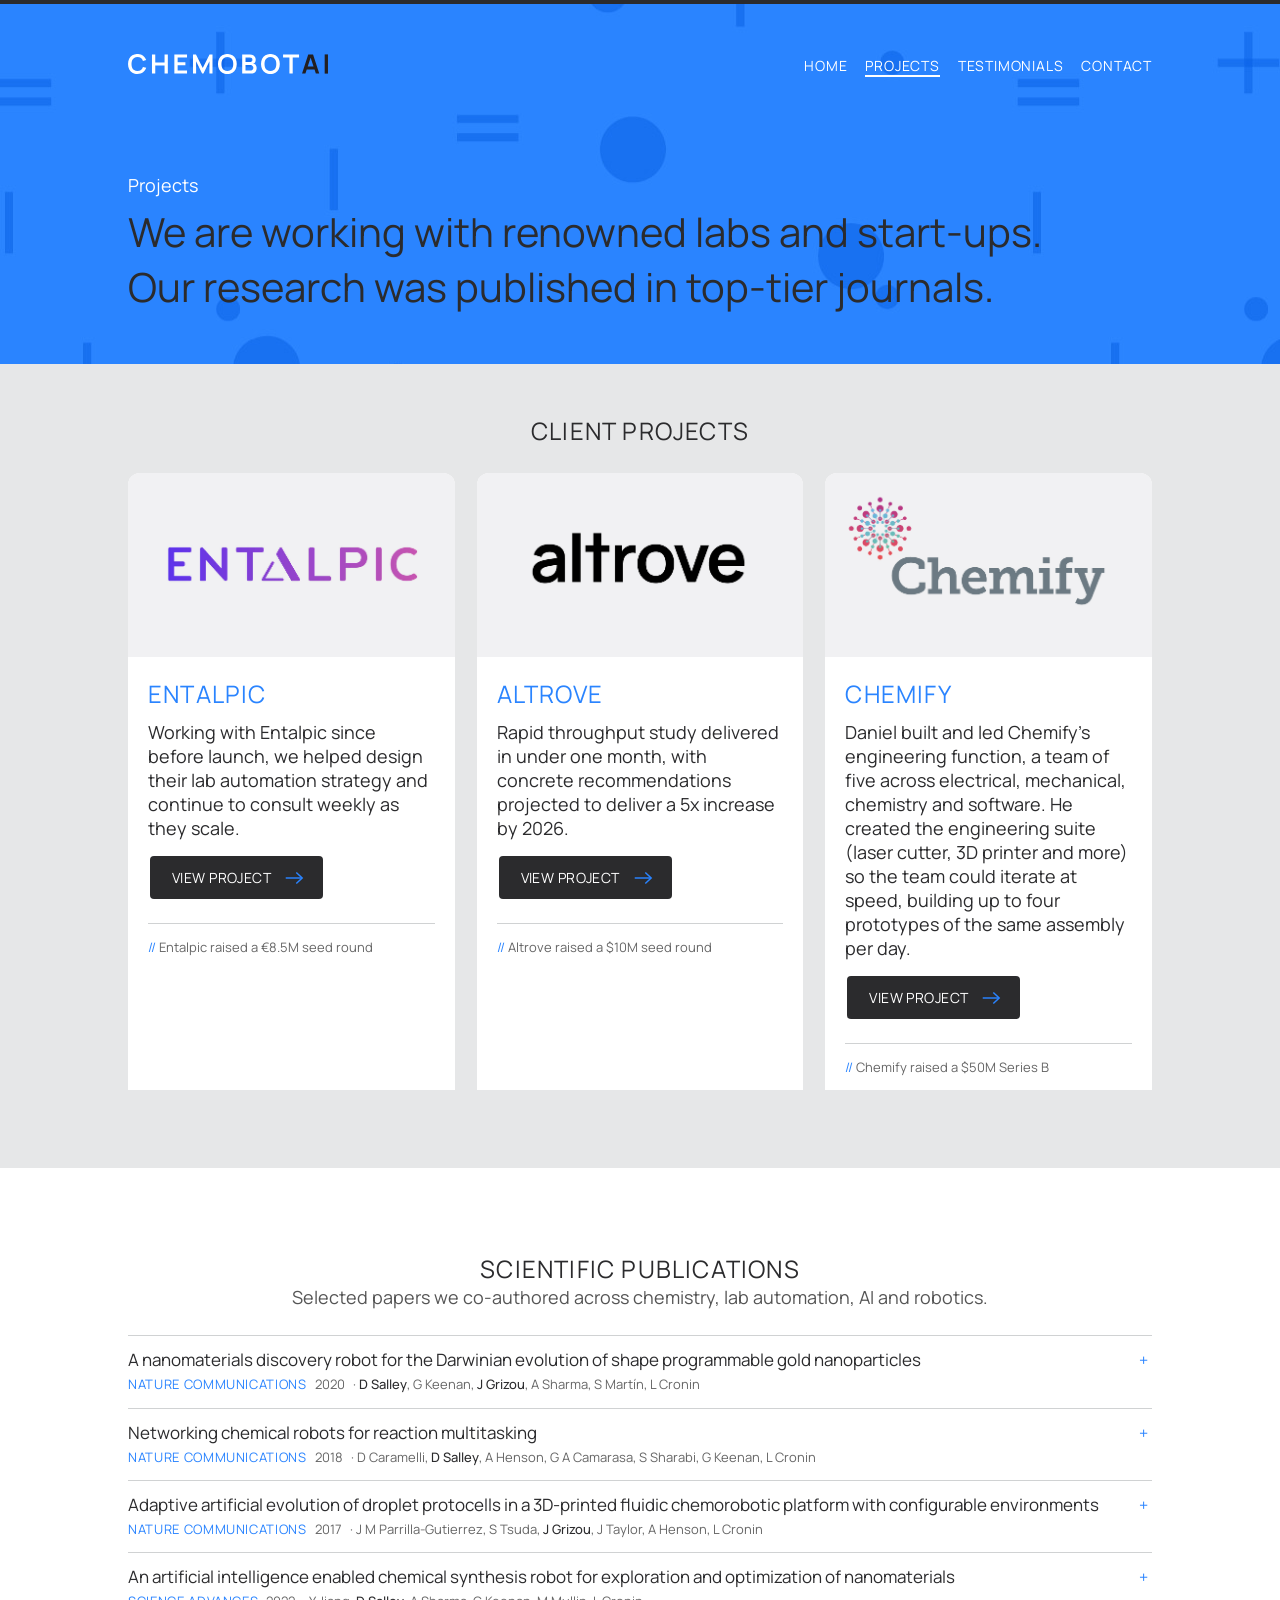
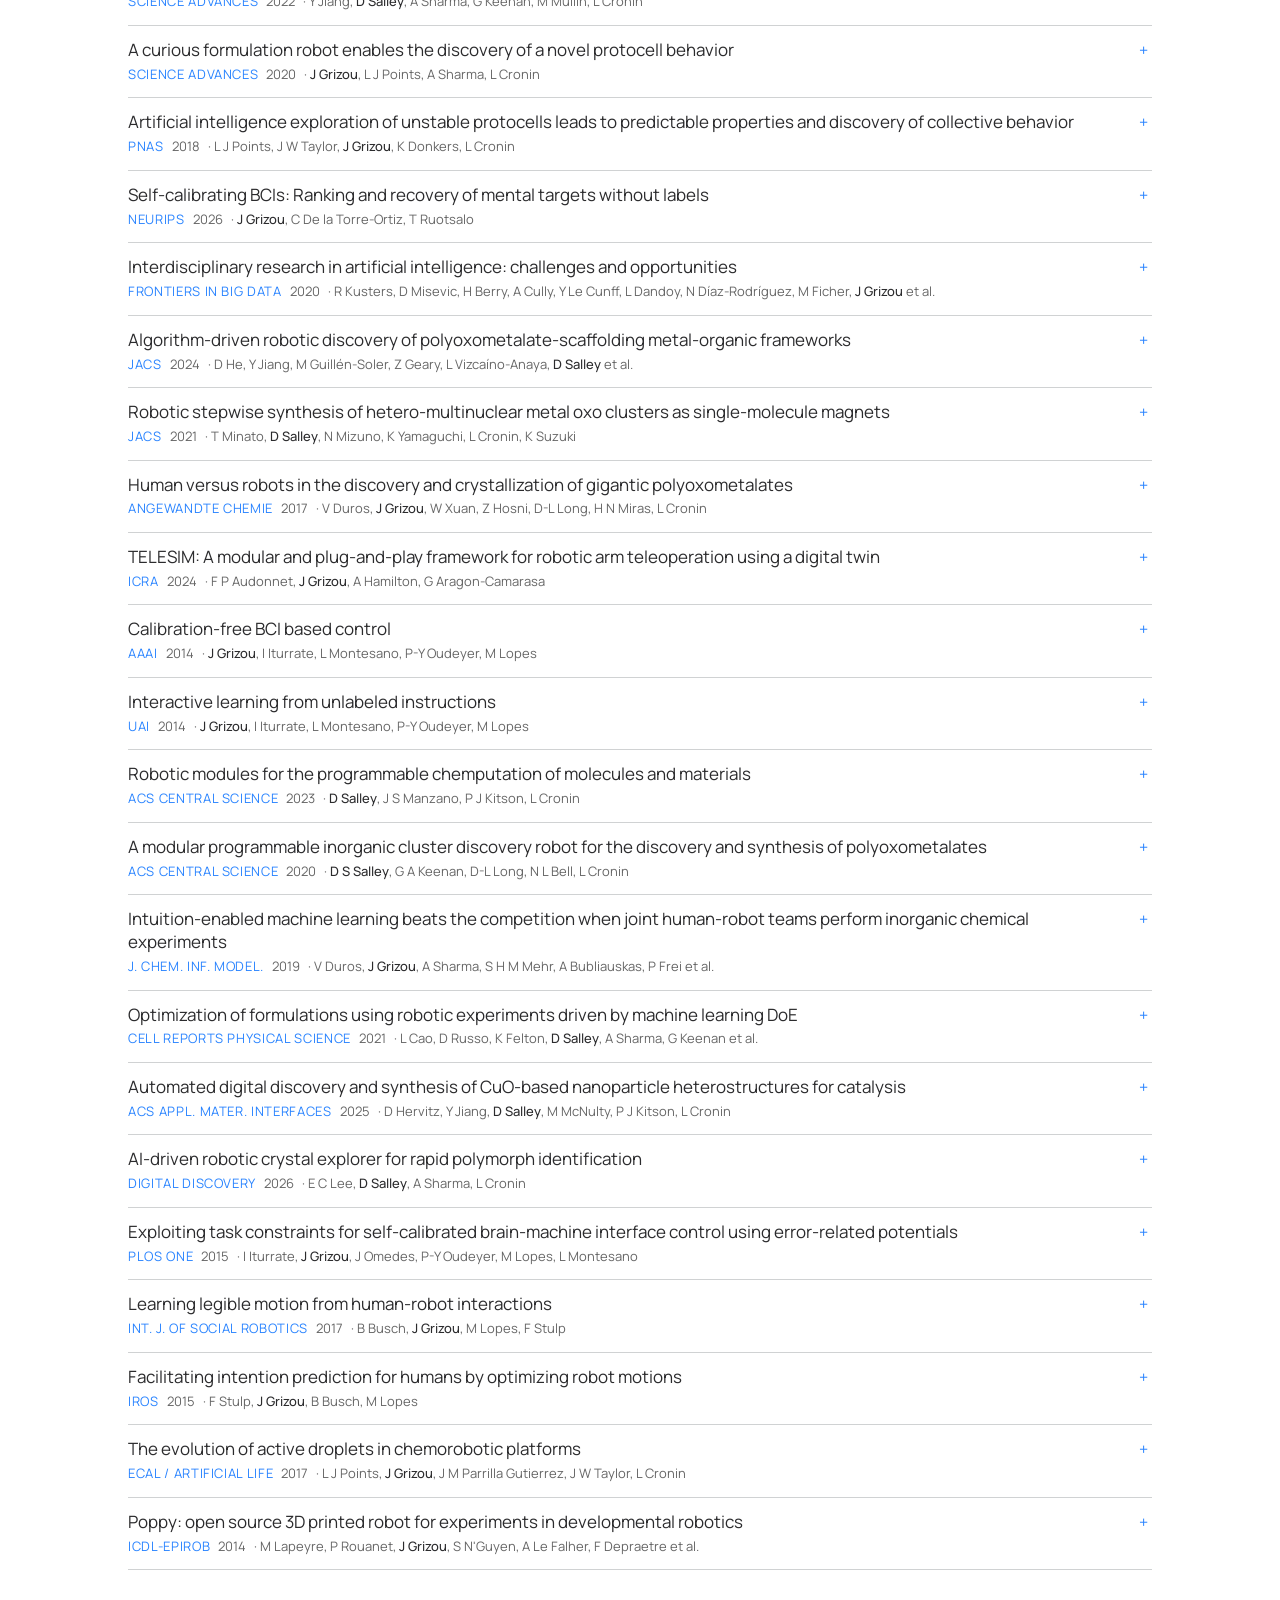
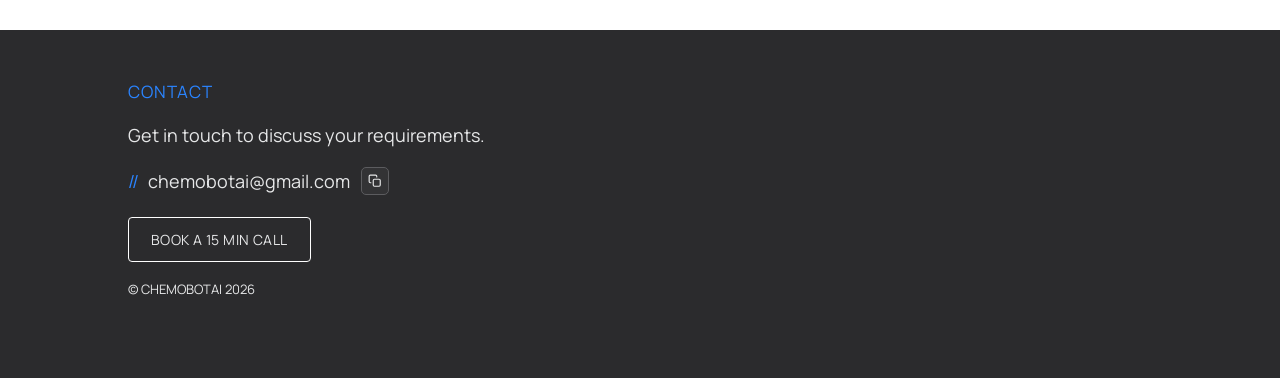
==== commit e7ea77fa: "Rework contact: scroll anchor, copy button, booking link, homepage CTA The nav Contact button fired " ====
--- a/projects.html
+++ b/projects.html
@@ -447,6 +447,7 @@
 </section> <!--end section-->
 
 
+
 <div id="site-footer"></div>
 
         
@@ -454,6 +455,7 @@
 <script>
   document.getElementById('site-header').innerHTML = renderHeader('projects', '');
   document.getElementById('site-footer').innerHTML = renderFooter();
+  initCopyEmail();
   initBackToTop();
 </script>
 
--- a/chemobotAI-style.css
+++ b/chemobotAI-style.css
@@ -590,21 +590,100 @@
     text-align: center;
 }
 
+/* no background-image override here: this is a normal forward action, so it
+   keeps the arrow that .btn/button provides */
 #showMoreTestimonials {
-    background-image: none;
     display: block;
     width: fit-content;
     margin: 0 auto;
 }
 
 /* ----------------------------------------*/
+
+/* inline-flex with a shared centre line keeps the marker, address and icon
+   optically aligned regardless of font metrics */
+.contact-line{
+    display:flex;
+    align-items:center;
+    flex-wrap:wrap;
+    gap:9px;
+    line-height:1;
+    margin-top:20px;}
+
+.contact-line .highlight{line-height:1;}
+
+.contact-email{
+    line-height:1;
+    border-bottom:1px solid transparent;
+    transition:border-color 0.2s, color 0.2s;}
+
+.contact-email:hover{color:#2a84ff;border-bottom-color:#2a84ff;}
+
+/* not .btn: that carries the arrow background image and heavy padding */
+.copy-email{
+    width:28px;
+    height:28px;
+    flex:0 0 28px;
+    display:inline-flex;
+    align-items:center;
+    justify-content:center;
+    background:none;
+    border:1px solid #5c5c5f;
+    border-radius:5px;
+    background:rgba(255,255,255,0.04);
+    color:#e6e7e8;
+    padding:0;
+    margin:0 0 0 2px;
+    cursor:pointer;
+    transition:background-color 0.18s, border-color 0.18s, color 0.18s;}
+
+/* the background override matters: without it the idle tint shows through */
+.copy-email:hover{background:#2a84ff;}
+
+.copy-email:hover{background:#2a84ff;border-color:#2a84ff;color:#fff;}
+.copy-email:focus-visible{outline:2px solid #2a84ff;outline-offset:2px;}
+
+.copy-email.copied,
+.copy-email.copy-failed{border-color:#2a84ff;color:#2a84ff;background:none;}
+
+.copy-icon{
+    width:14px;
+    height:14px;
+    display:block;
+    fill:none;
+    stroke:currentColor;
+    stroke-width:2;
+    stroke-linecap:round;
+    stroke-linejoin:round;}
+
+.copy-icon-done{display:none;}
+.copy-email.copied .copy-icon-default{display:none;}
+.copy-email.copied .copy-icon-done{display:block;}
+
+.copy-status{font-size:13px;color:#2a84ff;line-height:1;}
+
+/* margin-left:0 overrides the .btn shorthand margin so it lines up with the
+   text above it rather than sitting 2px proud */
+.contact-book{margin:22px 0 0 0;}
+
+/* ----------------------------------------*/
+
+.cta{text-align:center;}
+
+.cta-text{
+    max-width:640px;
+    margin:0 auto 24px;
+    font-size:22px;
+    line-height:1.45;}
+
+.cta-btn{margin:0;}
 
 .footer {padding-bottom:80px;}
 .footer h3{text-align: left;color:#2a84ff;margin-bottom: 20px;}
 .footer p{color:#e6e7e8;margin-bottom: 0;}
 .footer a{color:#e6e7e8;text-decoration: none;}
 .footer a:hover{color: #2a84ff;}
-.copyright{font-size:13px;margin-top:10px;}
+.copyright{font-size:13px;margin-top:18px;}
 
 
 #backToTop {
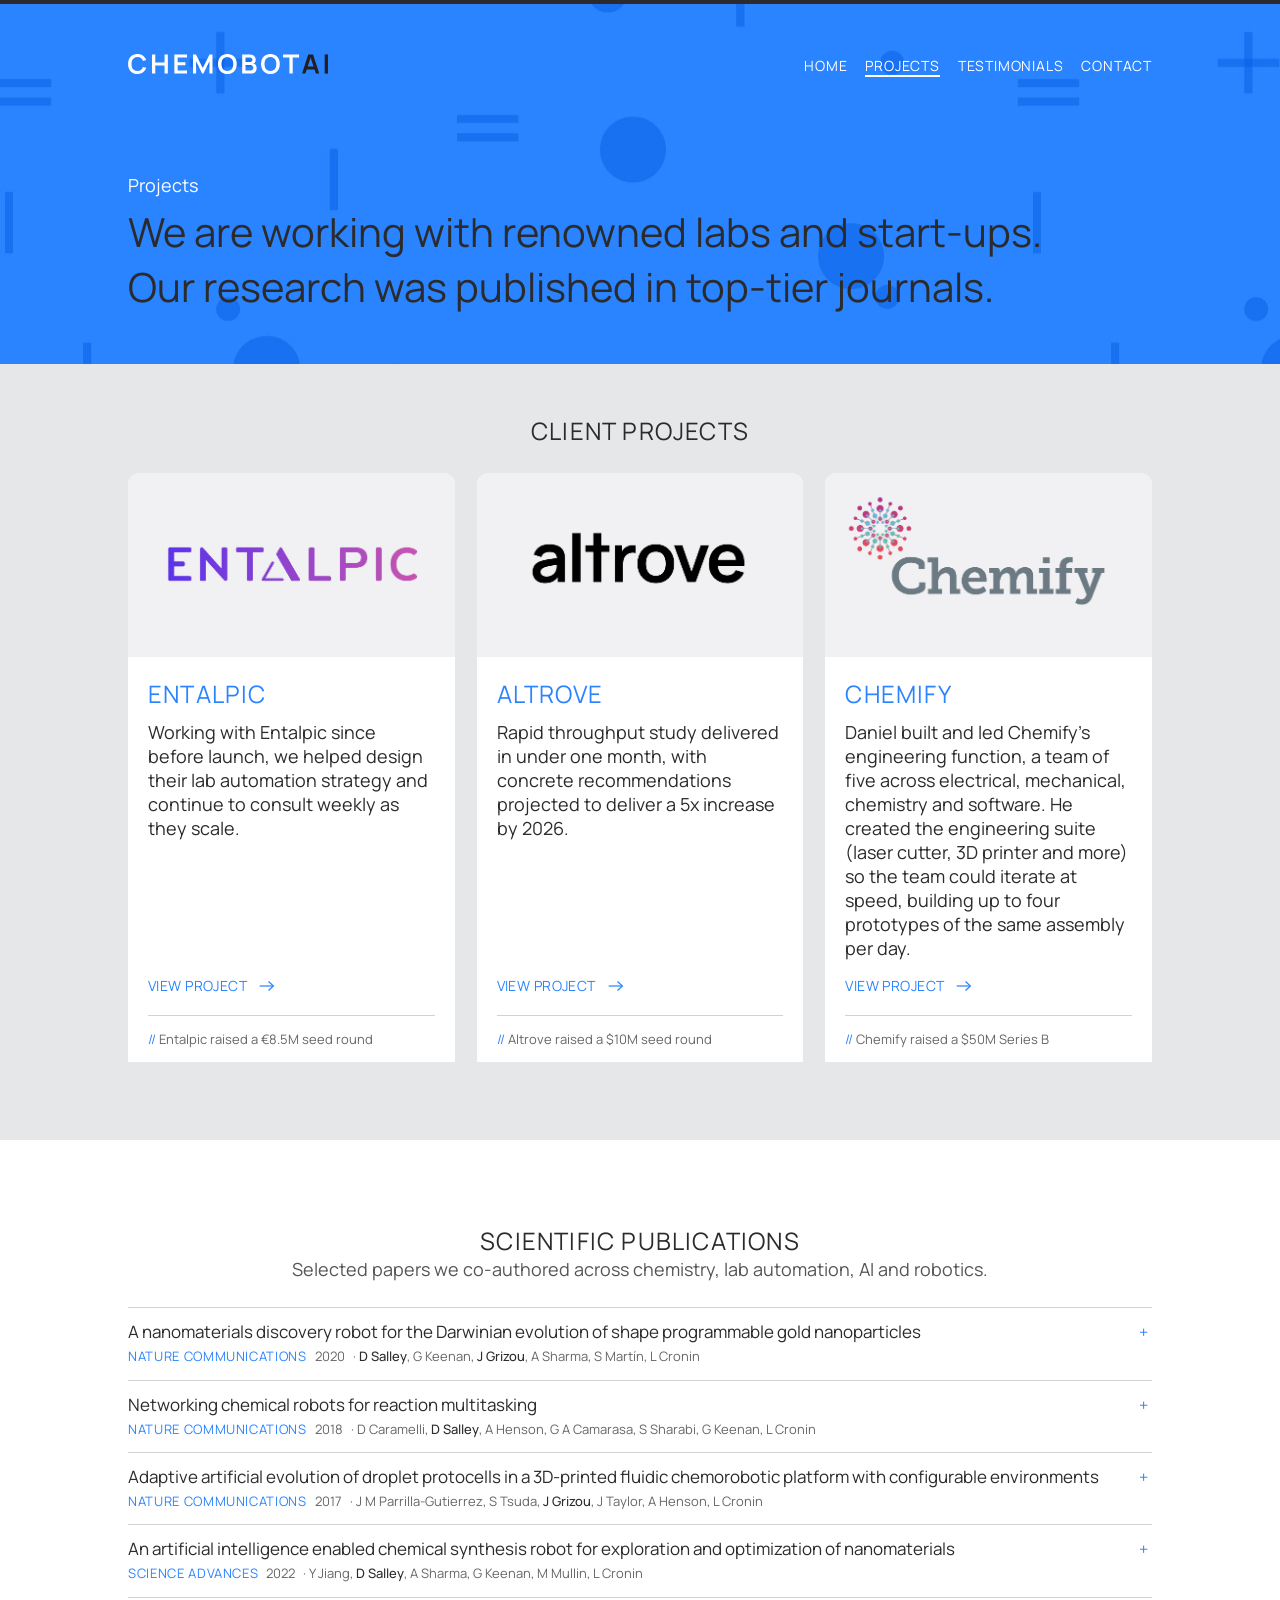
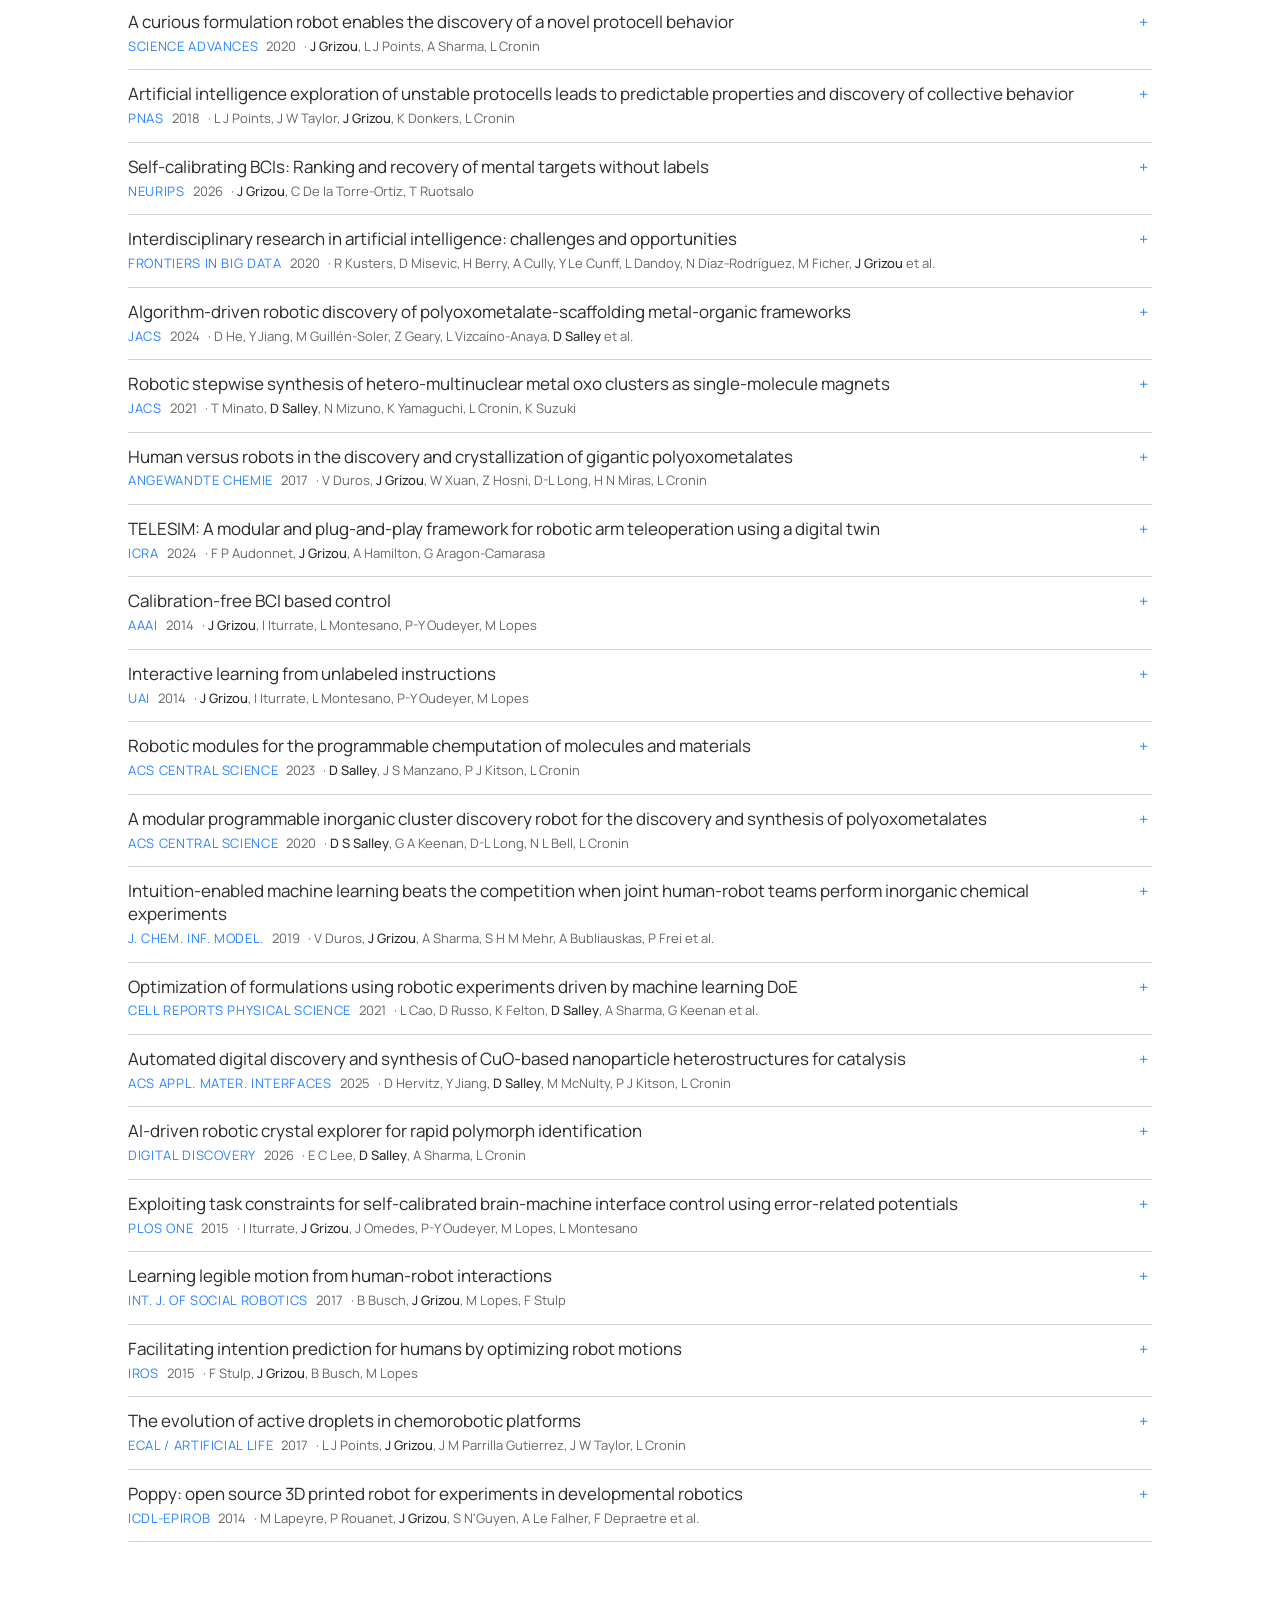
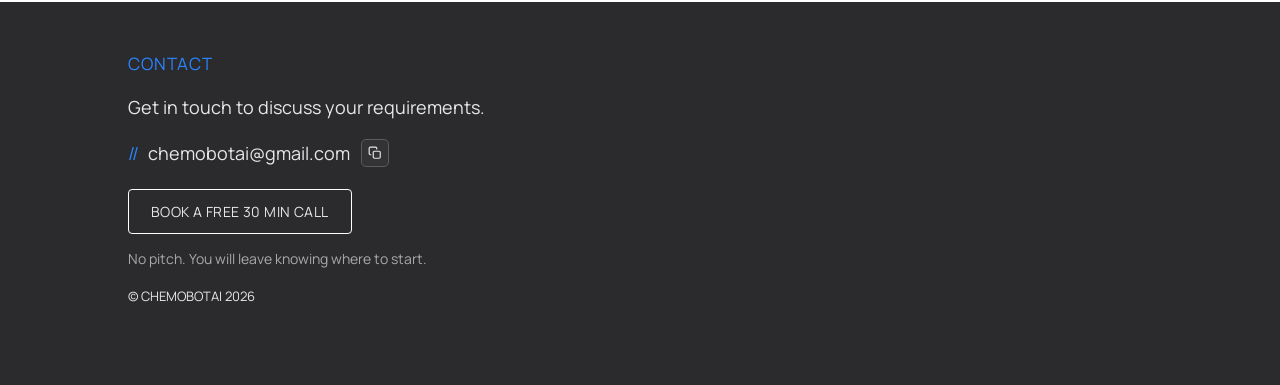
==== commit 3cacf849: "Quieten the project cards so the booking button is the only real button The "View project" affordanc" ====
--- a/projects.html
+++ b/projects.html
@@ -45,7 +45,7 @@
                     <div class="project-preview-body">
                         <h2>Entalpic</h2>
                         <p>Working with Entalpic since before launch, we helped design their lab automation strategy and continue to consult weekly as they scale.</p>
-                        <span class="btn project-view-btn">View project</span>
+                        <span class="project-view-btn">View project</span>
                     </div>
                     <div class="project-preview-detail"><span class="highlight">//</span> Entalpic raised a &euro;8.5M seed round</div>
                 </a>
@@ -59,7 +59,7 @@
                     <div class="project-preview-body">
                         <h2>Altrove</h2>
                         <p>Rapid throughput study delivered in under one month, with concrete recommendations projected to deliver a 5x increase by 2026.</p>
-                        <span class="btn project-view-btn">View project</span>
+                        <span class="project-view-btn">View project</span>
                     </div>
                     <div class="project-preview-detail"><span class="highlight">//</span> Altrove raised a $10M seed round</div>
                 </a>
@@ -73,7 +73,7 @@
                     <div class="project-preview-body">
                         <h2>Chemify</h2>
                         <p>Daniel built and led Chemify's engineering function, a team of five across electrical, mechanical, chemistry and software. He created the engineering suite (laser cutter, 3D printer and more) so the team could iterate at speed, building up to four prototypes of the same assembly per day.</p>
-                        <span class="btn project-view-btn">View project</span>
+                        <span class="project-view-btn">View project</span>
                     </div>
                     <div class="project-preview-detail"><span class="highlight">//</span> Chemify raised a $50M Series B</div>
                 </a>
@@ -457,6 +457,7 @@
   document.getElementById('site-footer').innerHTML = renderFooter();
   initCopyEmail();
   initBackToTop();
+  initCalEmbed();
 </script>
 
     </body> 
--- a/chemobotAI-style.css
+++ b/chemobotAI-style.css
@@ -295,17 +295,34 @@
     gap: 22px;
 }
 
+/* cards stretch to the tallest in the row, so the column chain below lets the
+   body absorb the slack. That pins "View project" and the detail line to the
+   bottom of every card instead of leaving dead space under the short ones. */
 .project-preview {
     background: #fff;
     box-sizing: border-box;
     border-radius: 12px 12px 0 0;
     overflow: hidden;
+    display: flex;
 }
 
 .project-preview-link {
-    display: block;
+    display: flex;
+    flex-direction: column;
+    width: 100%;
     color: inherit;
     text-decoration: none;
+}
+
+.project-preview-body {
+    display: flex;
+    flex-direction: column;
+    flex: 1;
+}
+
+/* the paragraph takes the extra height, so the link keeps its 16px gap */
+.project-preview-body p {
+    flex: 1;
 }
 
 .project-preview-image {
@@ -426,13 +443,62 @@
     border-bottom:1px solid #2a84ff;}
 
 
+/* the whole card is already a link, so this is an affordance rather than a
+   control. Styling it as a filled button made it compete with the one real
+   button on the page, the booking CTA. */
 .project-view-btn {
+    display: inline-block;
+    /* the body is a flex column, so without this the span stretches to full
+       width and the right-aligned arrow drifts far from the text */
+    align-self: flex-start;
     margin-top: 16px;
+    color: #2a84ff;
+    font-size: 14px;
+    text-transform: uppercase;
+    letter-spacing: 0.03em;
+    background: url('images/icons/right-arrow.svg') right center no-repeat;
+    background-size: 20px 10px;
+    padding-right: 30px;
+}
+
+.project-preview-link:hover .project-view-btn {
+    text-decoration: underline;
 }
 
 .selected-project-intro {
     max-width: 780px;
 }
+
+/* Cal triggers open a modal in place rather than navigating, so the forward
+   arrow would be misleading. Dropping it also frees the 52px right padding
+   that only existed to make room for it. */
+.btn[data-cal-link]{
+    background-image:none;
+    padding-right:22px;}
+
+/* wraps to stacked buttons on narrow screens; .btn carries margin:4px 2px,
+   which is reset here so the gap is the only spacing */
+.btn-row{
+    display:flex;
+    justify-content:center;
+    align-items:center;
+    flex-wrap:wrap;
+    gap:14px;
+    margin-top:40px;}
+
+.btn-row .btn{margin:0;}
+
+/* the reassurance under a booking button: what actually removes hesitation */
+.book-note{
+    max-width:430px;
+    margin:14px 0 0;
+    font-size:14px;
+    line-height:1.5;
+    color:#666;}
+
+/* centred under the homepage button, left-aligned in the footer */
+.btn-row + .book-note{margin-left:auto;margin-right:auto;text-align:center;}
+.footer .book-note{color:#a9a9ab;}
 
 .project-browse-btn,
 .btn-centered {
@@ -666,17 +732,6 @@
    text above it rather than sitting 2px proud */
 .contact-book{margin:22px 0 0 0;}
 
-/* ----------------------------------------*/
-
-.cta{text-align:center;}
-
-.cta-text{
-    max-width:640px;
-    margin:0 auto 24px;
-    font-size:22px;
-    line-height:1.45;}
-
-.cta-btn{margin:0;}
 
 .footer {padding-bottom:80px;}
 .footer h3{text-align: left;color:#2a84ff;margin-bottom: 20px;}
